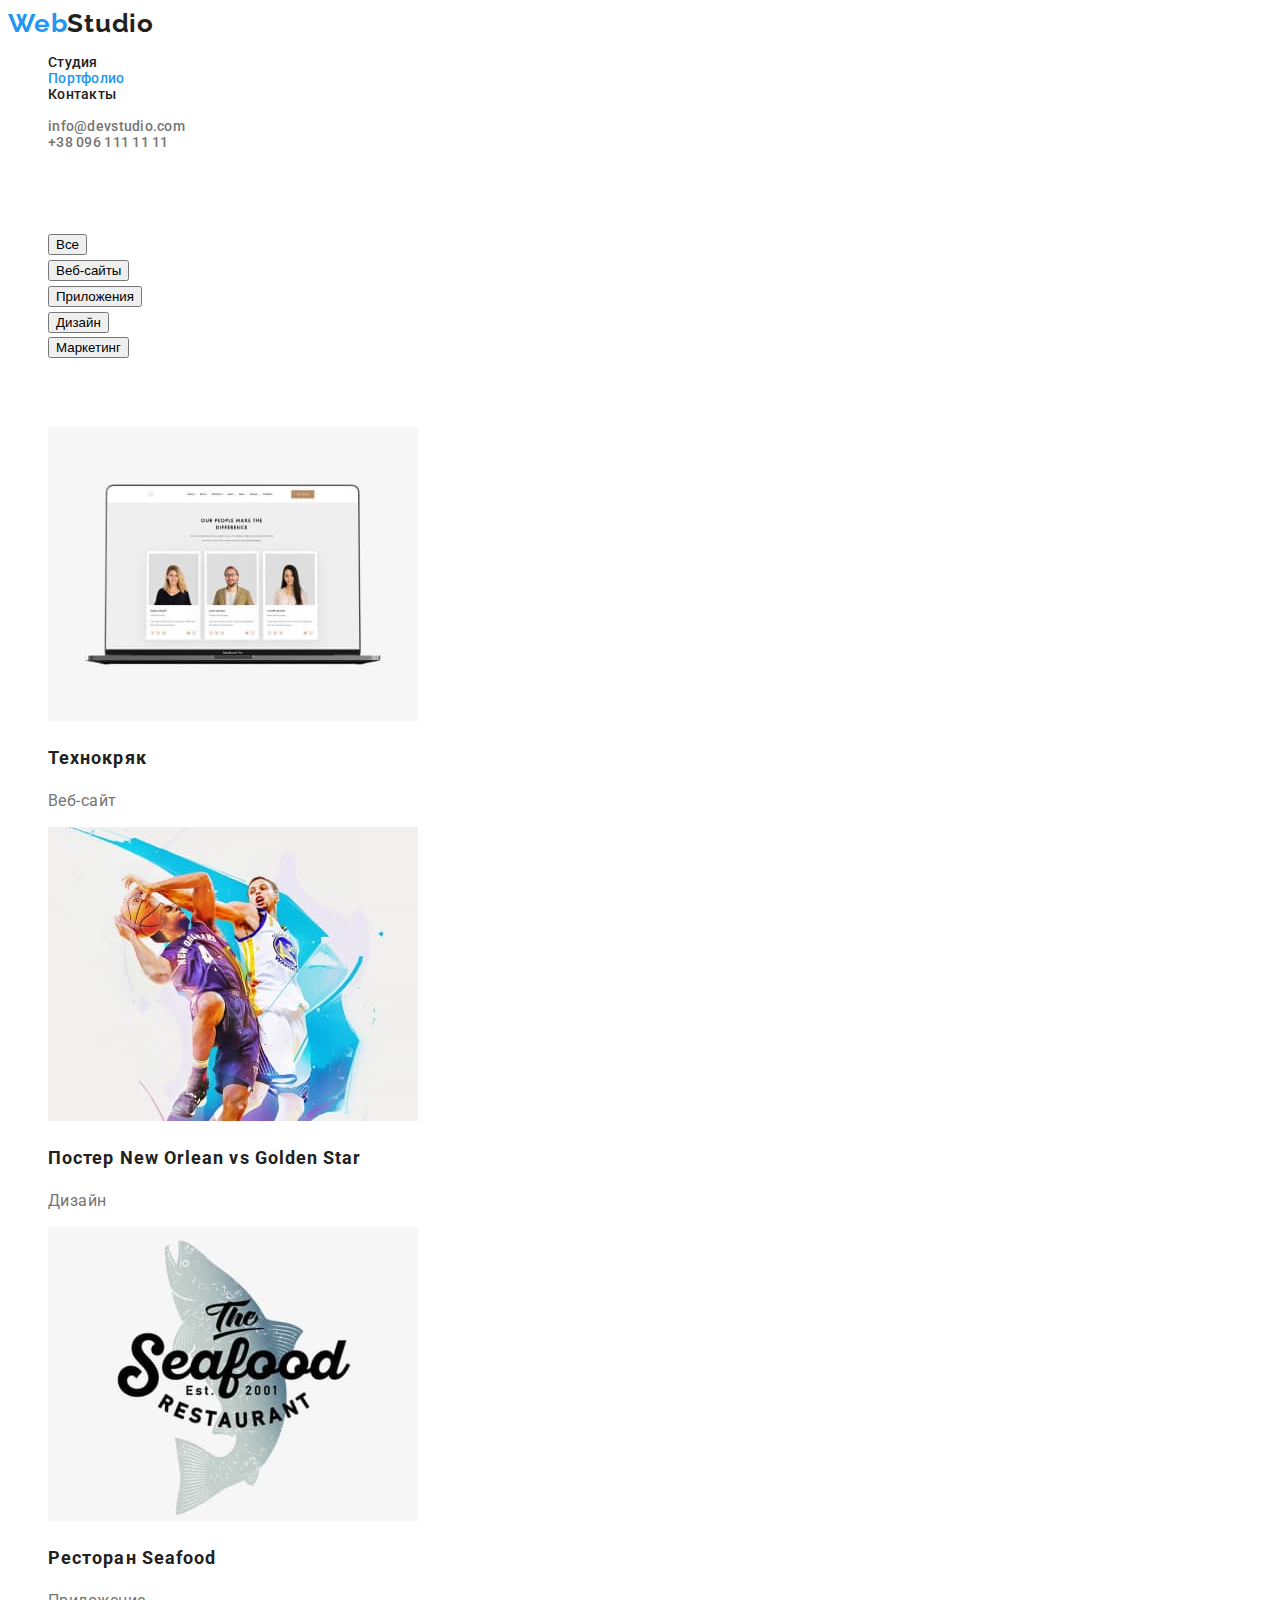
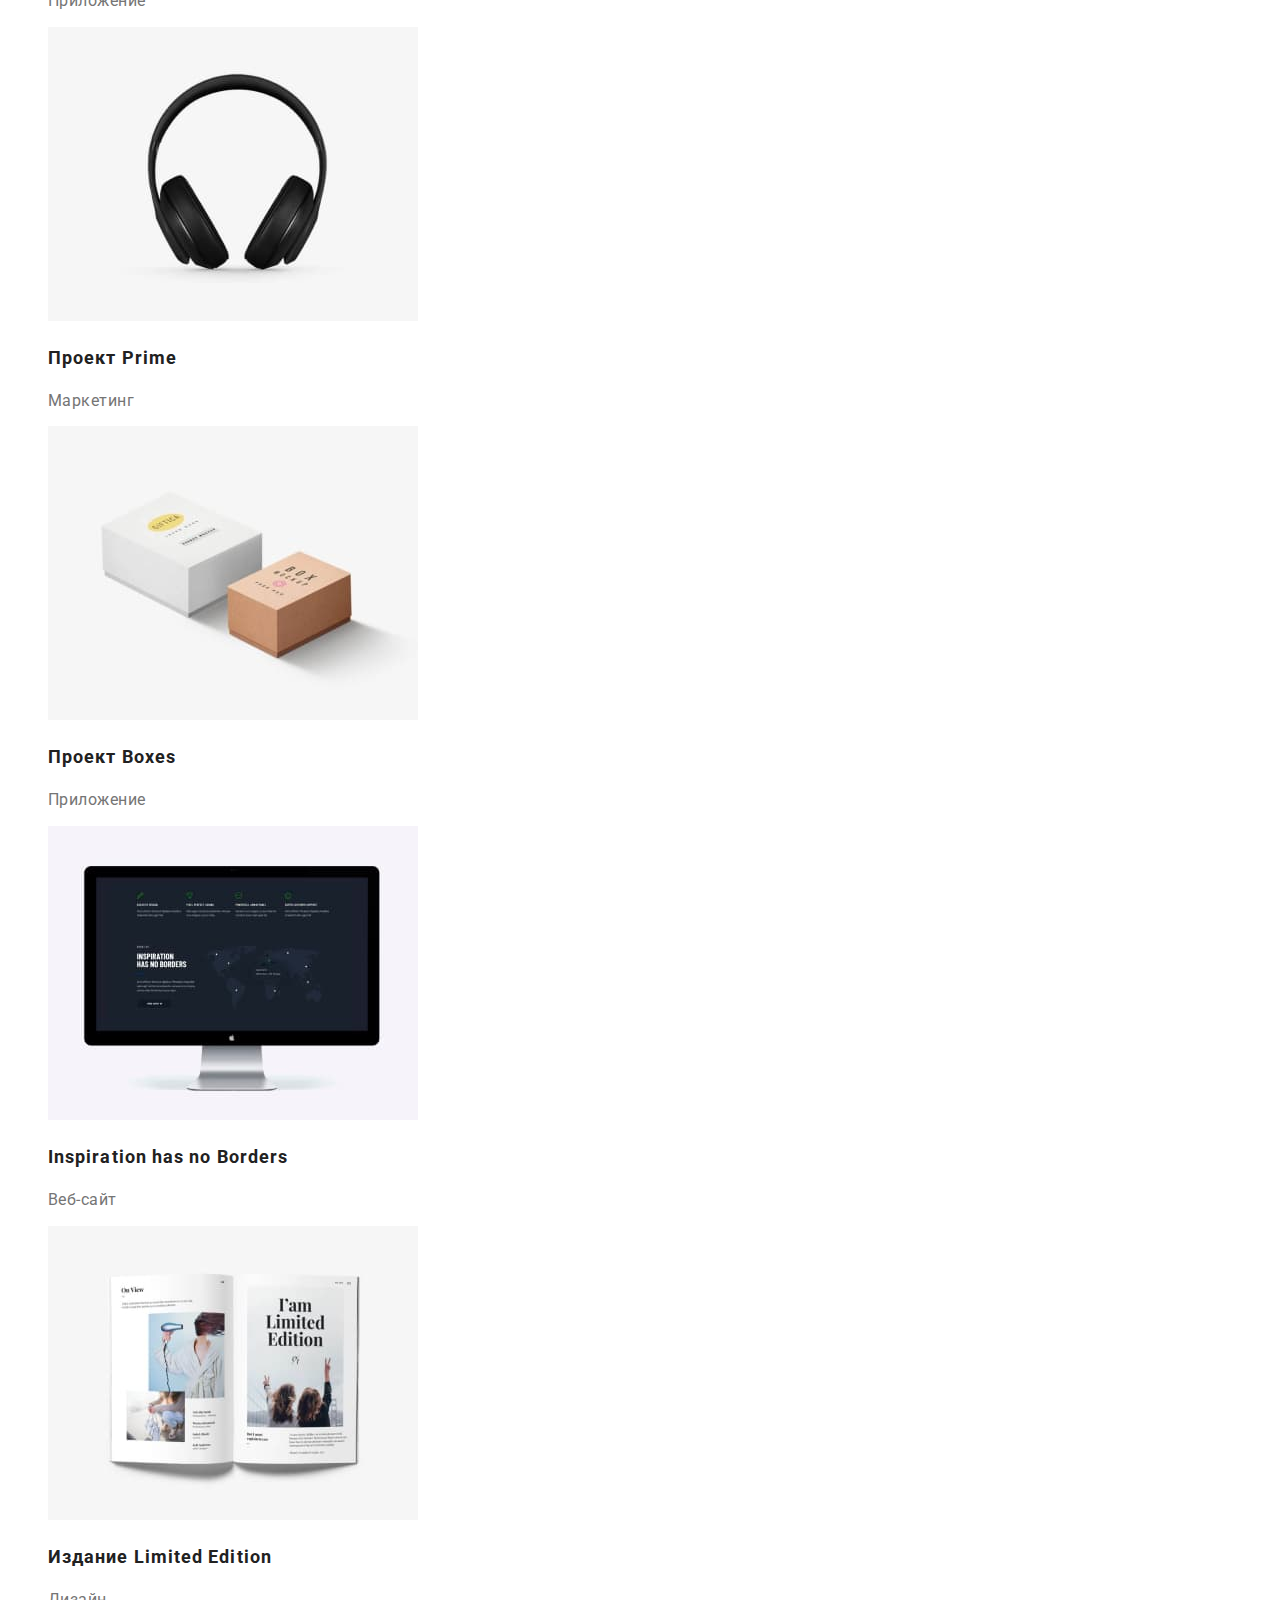
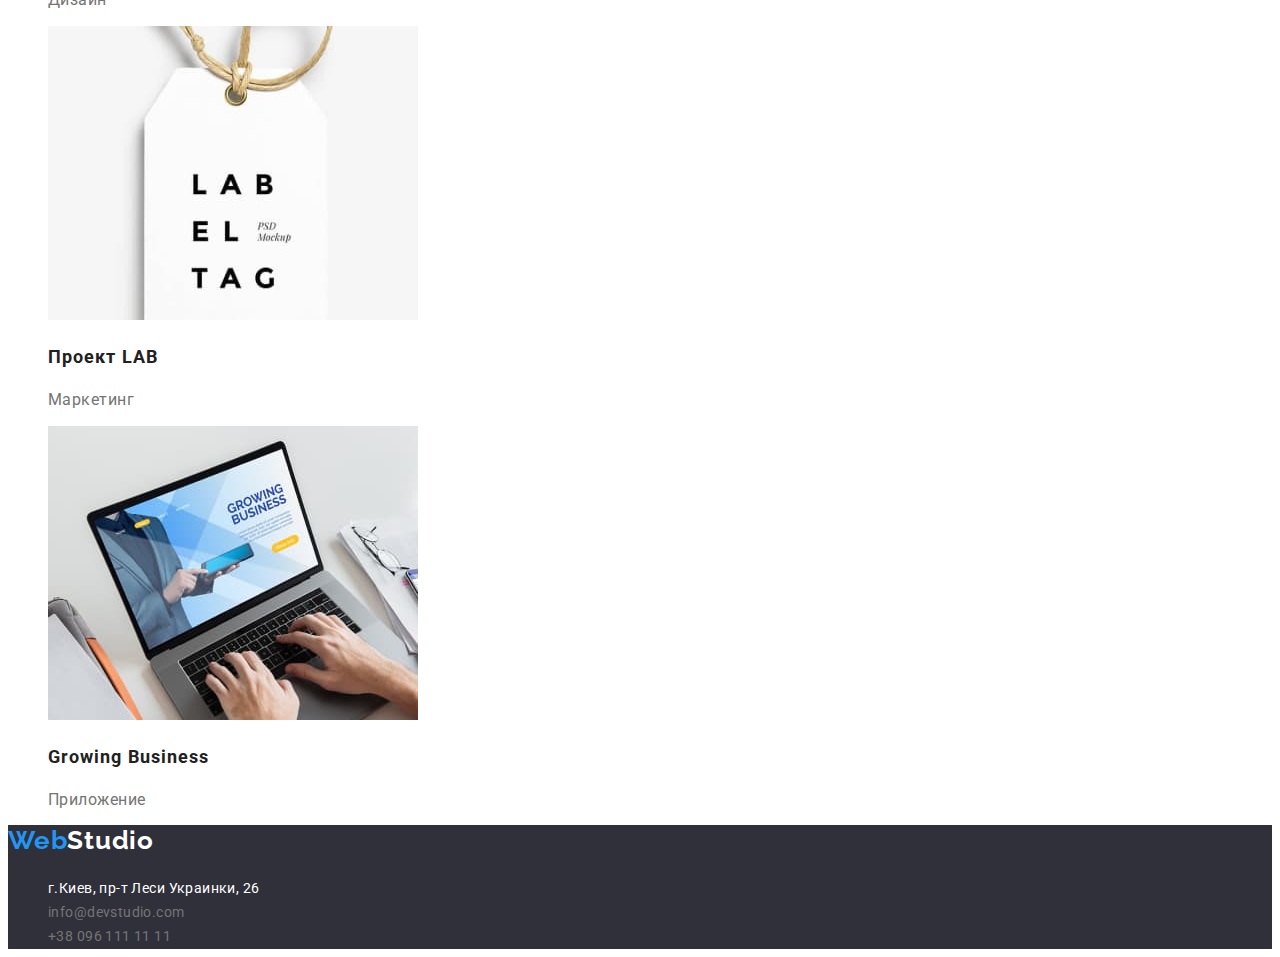
==== portfolio.html @ 16e2641a "add file" ====
<!DOCTYPE html>
<html lang="en">

<head>
    <meta charset="UTF-8">
    <meta http-equiv="X-UA-Compatible" content="IE=edge">
    <meta name="viewport" content="width=device-width, initial-scale=1.0">
    <title>Document</title>

    <link rel="preconnect" href="https://fonts.googleapis.com">
    <link rel="preconnect" href="https://fonts.gstatic.com" crossorigin>
    <link
        href="https://fonts.googleapis.com/css2?family=Raleway:wght@700&family=Roboto:wght@400;500;700;900&display=swap"
        rel="stylesheet">
    <link rel="stylesheet" href="./css/styles.css">
</head>

<body class="body-list">
    <header class="header-list">
        <a href="/index.html" class="logo"><span class="acent-logo">Web</span>Studio</a>
        <nav class="nav-page">
            <ul class="site-nav">
                <li class="item"><a class="link" href="index.html">Студия</a></li>
                <li class="item"><a class="link current" href="./portfolio.html">Портфолио</a></li>
                <li class="item"><a class="link" href="#">Контакты</a></li>
            </ul>
        </nav>
        <ul class="auth-nav">
            <li class="item"><a class="link" href="mailto:info@devstudio.com">info@devstudio.com</a></li>
            <li class="item"><a class="link" href="tel:380961111111">+38 096 111 11 11</a></li>
        </ul>
    </header>
    <main class="main">

        <section class="section-main">
            <h1 class="wh">Фильтр</h1>
            <!--Controls buttoms-->
            <ul class="list-btn">
                <li><button class="btn" type="button">Все</button></li>
                <li><button class="btn" type="button">Веб-сайты</button></li>
                <li><button class="btn" type="button">Приложения</button></li>
                <li><button class="btn" type="button">Дизайн</button></li>
                <li><button class="btn" type="button">Маркетинг</button></li>
            </ul>

            <h2 class="wh">Сортировочное окно</h2>
            <ul class="list">
                <li class="item">

                    <img src="./images/computer.jpg" alt="Компьютер" wight="370">
                    <h2 class="link-title">Технокряк</h2>
                    <p class="descripion">Веб-сайт</p>

                </li>
                <li class="item">
                    <img src="./images/poster.jpg" alt="два баскетболиста , мяч " wight="370">
                    <h2 class="link-title">Постер New Orlean vs Golden Star</h2>
                    <p class="descripion">Дизайн</p>
                </li>
                <li class="item">
                    <img src="./images/seafood.jpg" alt="логотип рыба , название ресторана " wight="370">
                    <h2 class="link-title">Ресторан Seafood</h2>
                    <p class="descripion">Приложение</p>
                </li>
                <li class="item">
                    <img src="./images/4.jpg" alt="наушники" wight="370">
                    <h2 class="link-title">Проект Prime</h2>
                    <p class="descripion">Маркетинг</p>
                </li>
                <li class="item">
                    <img src="./images/5.jpg" alt="коробка белая , коробка коричневая " wight="370">
                    <h2 class="link-title">Проект Boxes</h2>
                    <p class="descripion">Приложение </p>
                </li>
                <li class="item">
                    <img src="./images/6.jpg" alt="монитор" wight="370">
                    <h2 class="link-title">Inspiration has no Borders</h2>
                    <p class="descripion">Веб-сайт</p>
                </li>
                <li class="item">
                    <img src="./images/7.jpg" alt="открытая книга" wight="370">
                    <h2 class="link-title">Издание Limited Edition</h2>
                    <p class="descripion">Дизайн</p>
                </li>
                <li class="item">
                    <img src="./images/8.jpg" alt="бирка" wight="370">
                    <h2 class="link-title">Проект LAB</h2>
                    <p class="descripion">Маркетинг</p>
                </li>
                <li class="item">
                    <img src="./images/9.jpg" alt="ноутбук" wight="370">
                </li>
                <li>
                    <h2 class="link-title">Growing Business</h2>
                    <p class="descripion">Приложение</p>
                </li>
            </ul>
        </section>
    </main>

<footer class="footer do">
    <div class="container footer-d">
        <a href="index.html" class="logo logo-footer"><span class="acent-logo">Web</span>Studio</a>
        <address>

            <ul class="footer-list">
                <li class="link-footer map"> <a class="contact"
                        href="https://www.google.com/maps/place/%D0%B1%D1%83%D0%BB%D1%8C%D0%B2%D0%B0%D1%80+%D0%9B%D0%B5%D1%81%D1%96+%D0%A3%D0%BA%D1%80%D0%B0%D1%97%D0%BD%D0%BA%D0%B8,+26,+%D0%9A%D0%B8%D1%97%D0%B2,+02000/@50.4265807,30.5361971,17z/data=!3m1!4b1!4m5!3m4!1s0x40d4cf0e033ecbe9:0x57a4dffefec77da0!8m2!3d50.4265807!4d30.5383858"><span>г.Киев,
                            пр-т Леси Украинки, 26</span></a></li>
                <li class="link-footer ct"><a class="contact" href="mailto:info@devstudio.com">info@devstudio.com</a>
                </li>
                <li class="link-footer ct"><a class="contact" href="tel:380961111111">+38 096 111 11 11</a></li>
            </ul>
        </address>
    </div>
</footer>
</body>

</html>
---- css/styles.css ----
/* Цвет основгоно текска #212121 */
/* цвет футера фон  #2F303A */
/* мыло  телефон  футер rgba(255, 255, 255, 0.6)  адресс #FFFFFF*/
/* мыло  телефон  футер rgba(255, 255, 255, 0.6) */
/* цвет кнопок и активных ссылок при наведении #2196F3 */
:root {
    --primary-text-color: #212121;
    --second-text-color: #757575;
    --focus-hover-active-color: #2196F3;
    --text-footer-textbtn: #FFFFFF;
    --fon-footer-h1: #2F303A;
    --mail-tel: rgba(255, 255, 255, 0.6);
}

.link {
    text-decoration: none;
    color: inherit;
}

ul {
    list-style: none;
}

/* разметка хедера  */
/*логотип  */
.logo {
    font-family: 'Raleway';
    font-style: normal;
    font-weight: 700;
    font-size: 26px;
    line-height: 1.2;
    letter-spacing: 0.03em;
    text-decoration: none;
}

.logo .acent-logo {
    color: var(--focus-hover-active-color);
}

.logo {
    color: var(--primary-text-color);
}

.logo-footer {
    color: var(--text-footer-textbtn);
}

.body-list {
    color: var(--primary-text-color);
}

/* навигация */
.header-list .link:hover,
.header-list .link:focus,
.header-list .link.current {
    color: var(--focus-hover-active-color);
}

.header-list .item {
    font-family: 'Roboto';
    font-style: normal;
    font-weight: 500;
    font-size: 14px;
    line-height: 1.14;
    letter-spacing: 0.02em;
}

.auth-nav .link {
    color: var(--second-text-color);
}

/* btn */
/* button {
    -webkit-appearance: none;
    -moz-appearance: none;
    appearance: none;
}*/
.list-btn {
    font-family: 'Roboto';
    font-style: normal;
    font-weight: 500;
    font-size: 16px;
    line-height: 1.62;
    letter-spacing: 0.03em;
    color: var(--primary-text-color)
}

.list-btn .btn {
    cursor: pointer;
}

.btn:hover,
.btn:focus {
    background-color: var(--focus-hover-active-color);
    color: var(--text-footer-textbtn)
}

/* станция сортировка ))) */
.list .link-title {
    font-family: 'Roboto';
    font-style: normal;
    font-weight: 700;
    font-size: 18px;
    line-height: 2;
    letter-spacing: 0.06em;
}

.list .descripion {
    font-family: 'Roboto';
    font-style: normal;
    font-weight: 400;

    font-size: 16px;
    line-height: 1.87;
    letter-spacing: 0.03em;
    color: var(--second-text-color);
}

.main .wh {
    color: var(--text-footer-textbtn);
}

/* footer */

.footer {
    background-color: var(--fon-footer-h1);
}


.footer {
    font-family: 'Roboto';
    font-size: 14px;
    line-height: 1.71;
    letter-spacing: 0.03em;
}
.link-footer .contact {
    text-decoration: none;
}

.map :first-child {
    color: var(--text-footer-textbtn);
}

.ct .contact {
    color: var(--second-text-color)
}

.link :last-child {
    color: var(--mail-tel);
    text-decoration: none;
}
.footer-list {
    font-style: initial;
    margin-top: 20px;
    margin-bottom: 0;
}
.footer .map {
    color: var(--text-footer-textbtn)
}

/* студия  */
/* btn */
.section-btn {
    background-color: var(--fon-footer-h1);
}

.text {
    font-family: 'Roboto';
    font-style: normal;
    font-weight: 900;
    font-size: 44px;
    line-height: 1.36;
    text-align: center;
    letter-spacing: 0.06em;
    text-transform: uppercase;
    color: var(--text-footer-textbtn)
}

.section-btn .btn {
    font-family: 'Roboto';
    font-style: normal;
    font-weight: 700;
    font-size: 16px;
    line-height: 1.87;
    display: flex;
    align-items: center;
    text-align: center;
    letter-spacing: 0.06em;
    color: var(--text-footer-textbtn);
    background-color: var(--focus-hover-active-color);
}

/* benefits */
.text-section {
    font-family: 'Roboto';
    font-style: normal;
    font-weight: 700;
    font-size: 36px;
    line-height: 1.16;
    text-align: center;
    letter-spacing: 0.03em;
    color: var(--text-footer-textbtn);
}

.list .section-list {
    font-family: 'Roboto';
    font-style: normal;
    font-weight: 700;
    font-size: 14px;
    line-height: 1.14;
    letter-spacing: 0.03em;
    text-transform: uppercase;
}

.list .list-list {
    font-family: 'Roboto';
    font-style: normal;
    font-weight: 400;

    font-size: 14px;
    line-height: 1.71;
    letter-spacing: 0.03em;
    color: var(--second-text-color);
}

/* team */
.team .team-name {
    font-family: 'Roboto';
    font-style: normal;
    font-weight: 500;
    font-size: 16px;
    line-height: 1.18;
    letter-spacing: 0.03em;
}

.list .descripion {
    font-family: 'Roboto';
    
    font-size: 16px;
    line-height: 1.18;
    letter-spacing: 0.03em;
    color: var(--second-text-color);
}
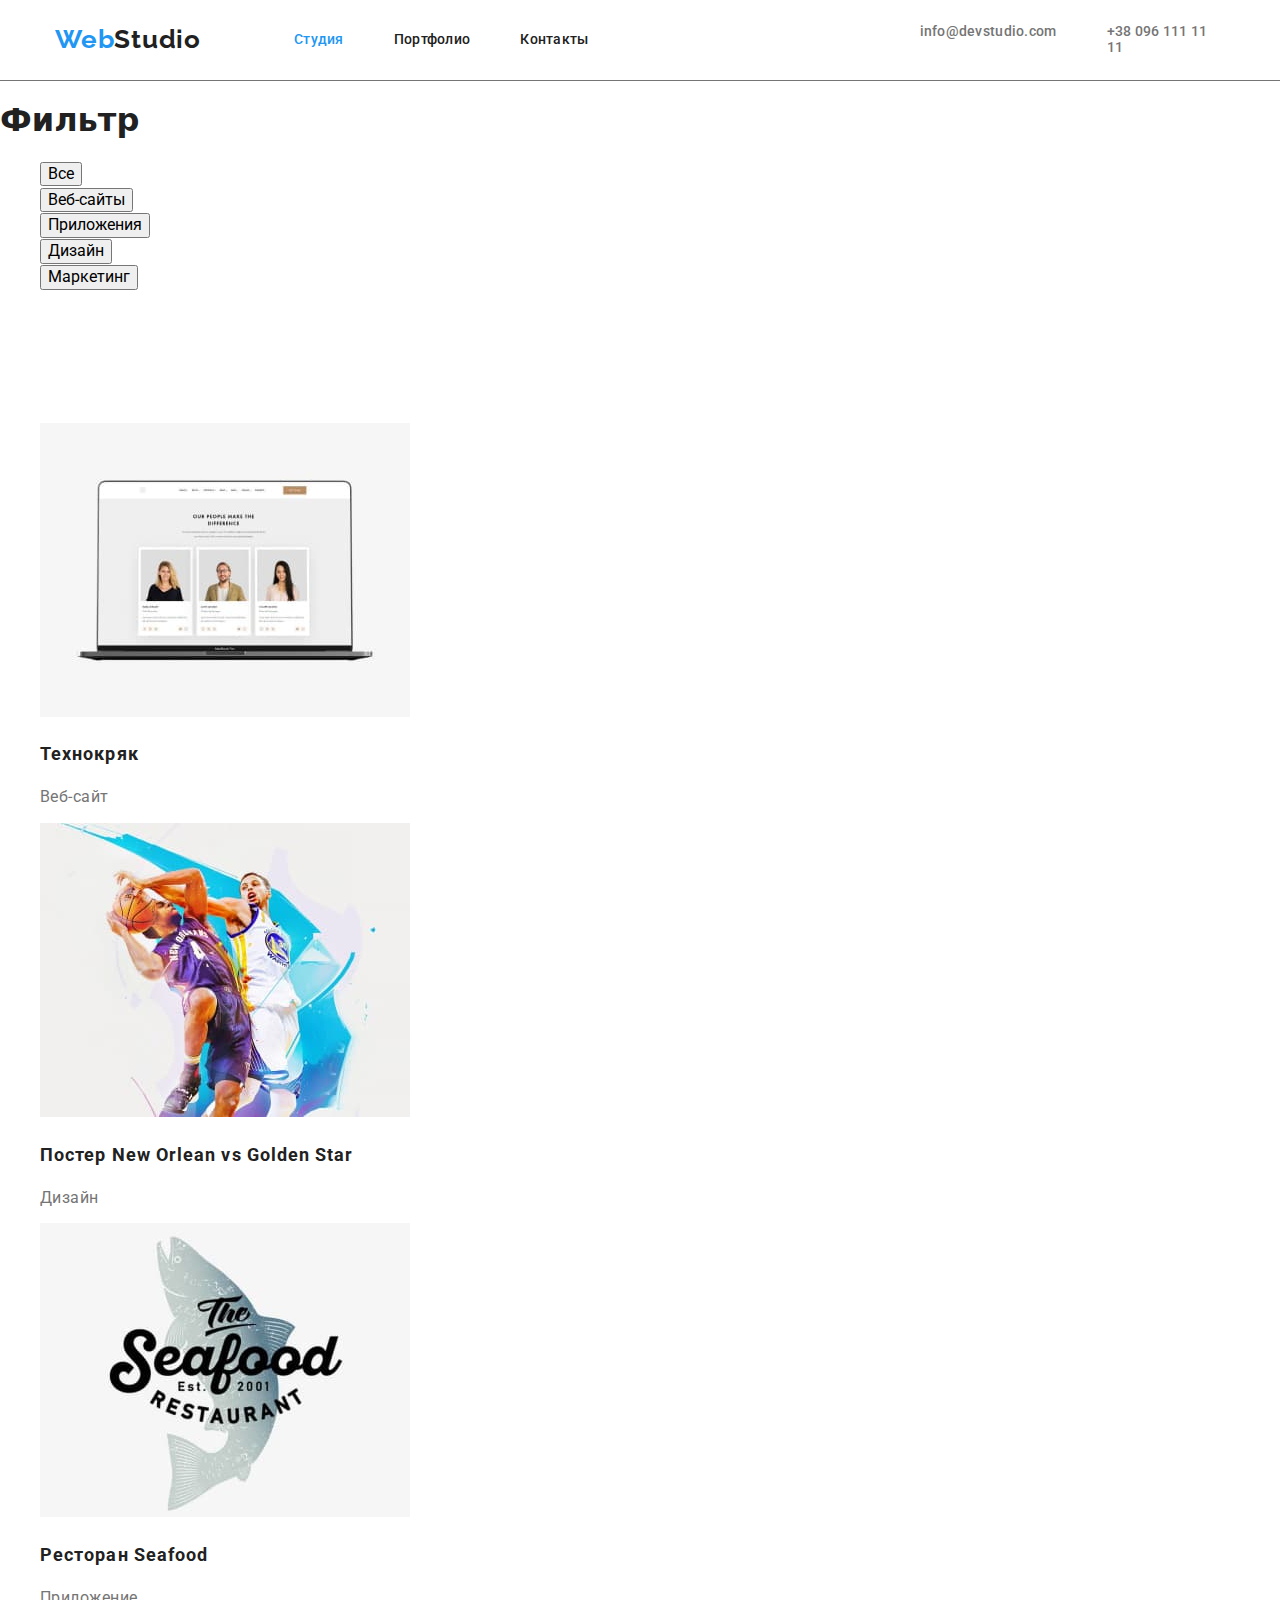
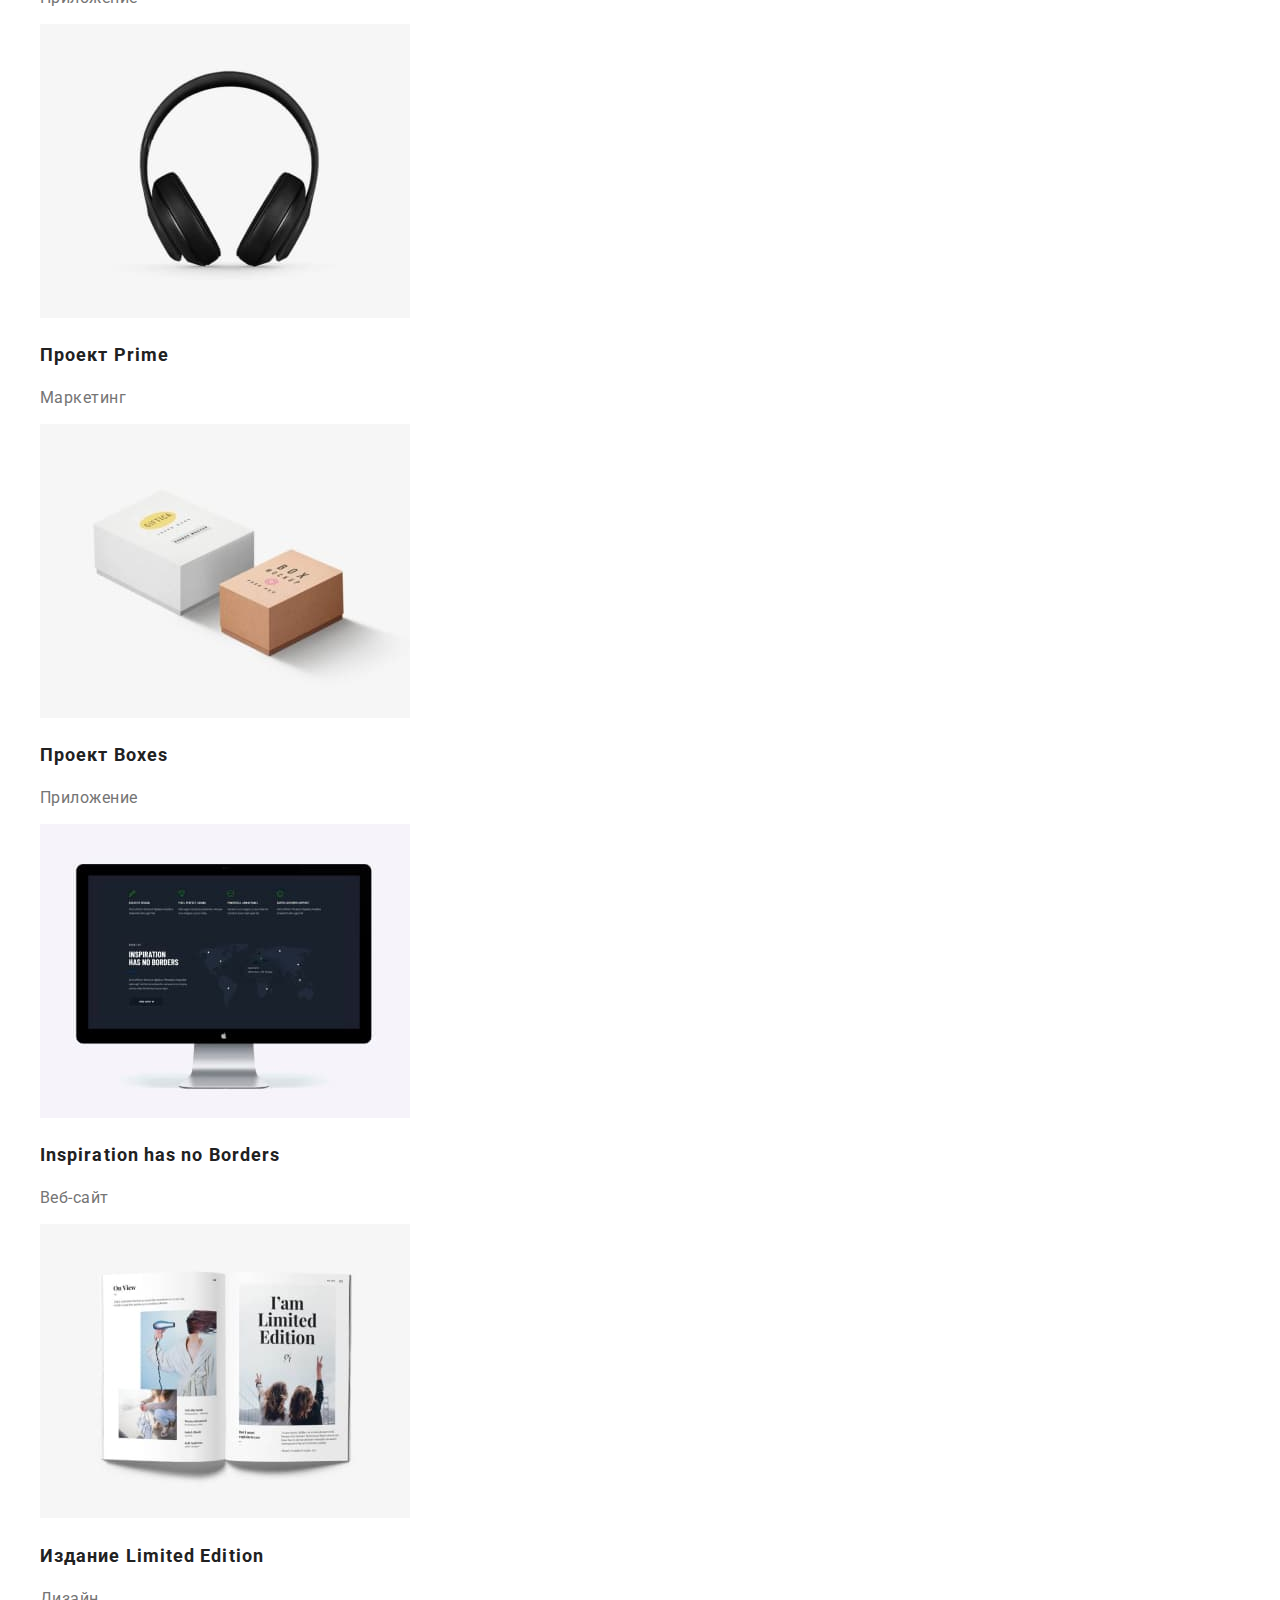
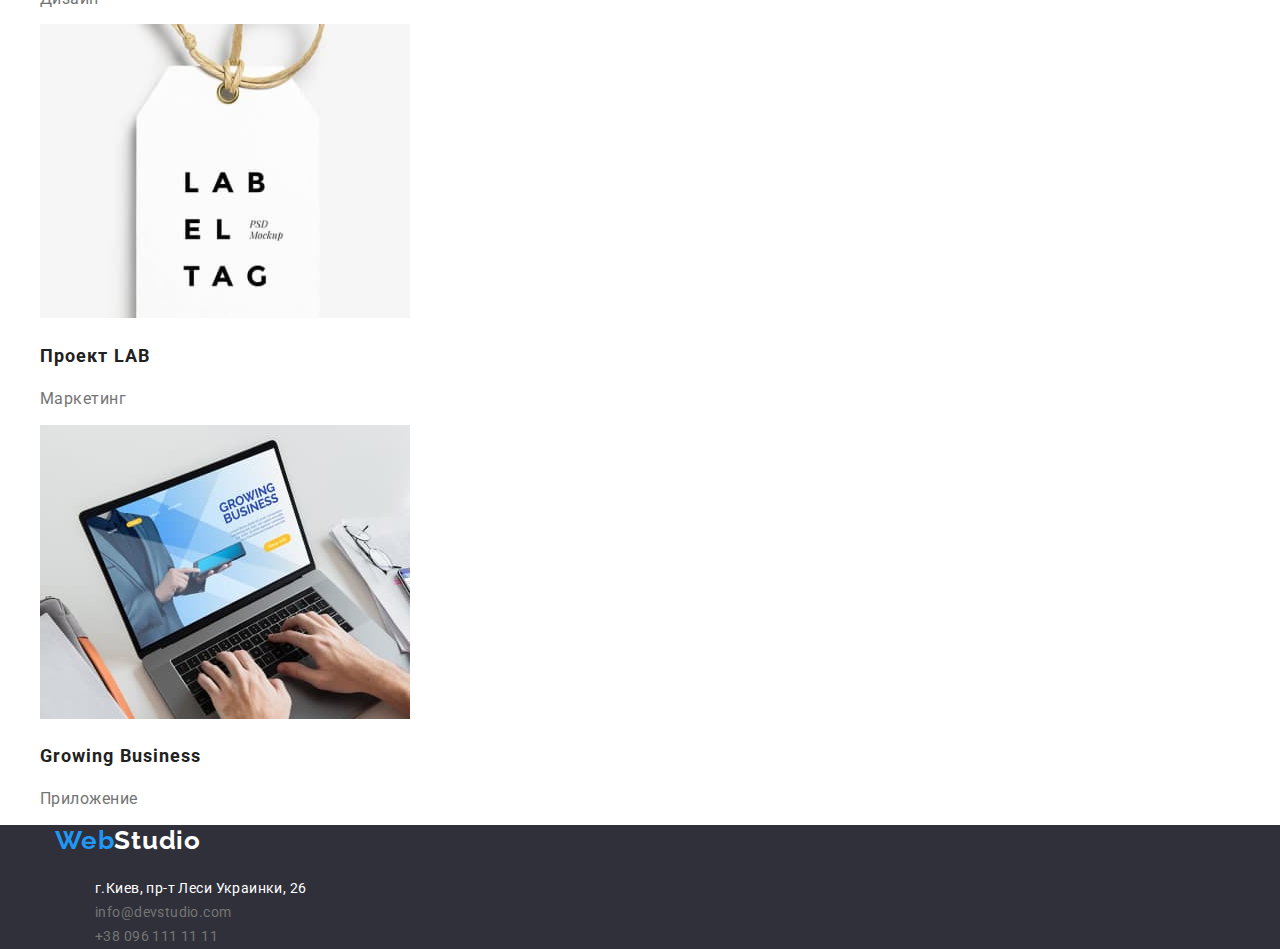
==== commit fd2c26e1: "work footer header" ====
--- a/portfolio.html
+++ b/portfolio.html
@@ -7,28 +7,30 @@
     <meta name="viewport" content="width=device-width, initial-scale=1.0">
     <title>Document</title>
 
-    <link rel="preconnect" href="https://fonts.googleapis.com">
-    <link rel="preconnect" href="https://fonts.gstatic.com" crossorigin>
-    <link
-        href="https://fonts.googleapis.com/css2?family=Raleway:wght@700&family=Roboto:wght@400;500;700;900&display=swap"
-        rel="stylesheet">
-    <link rel="stylesheet" href="./css/styles.css">
+<link rel="preconnect" href="https://fonts.googleapis.com">
+<link rel="preconnect" href="https://fonts.gstatic.com" crossorigin>
+<link href="https://fonts.googleapis.com/css2?family=Raleway:wght@700&family=Roboto:wght@400;500;700;900&display=swap"
+    rel="stylesheet">
+<link rel="stylesheet" href=" https://cdnjs.cloudflare.com/ajax/libs/modern-normalize/1.1.0/modern-normalize.min.css">
+<link rel="stylesheet" href="./css/styles.css">
 </head>
 
 <body class="body-list">
     <header class="header-list">
-        <a href="/index.html" class="logo"><span class="acent-logo">Web</span>Studio</a>
-        <nav class="nav-page">
-            <ul class="site-nav">
-                <li class="item"><a class="link" href="index.html">Студия</a></li>
-                <li class="item"><a class="link current" href="./portfolio.html">Портфолио</a></li>
-                <li class="item"><a class="link" href="#">Контакты</a></li>
+        <div class="container nav">
+            <a href="index.html" class="logo"><span class="acent-logo">Web</span>Studio</a>
+            <nav class="nav-page">
+                <ul class="site-nav">
+                    <li class="item"><a class="link current" href="index.html">Студия</a></li>
+                    <li class="item"><a class="link" href="./portfolio.html">Портфолио</a></li>
+                    <li class="item"><a class="link" href="#">Контакты</a></li>
+                </ul>
+            </nav>
+            <ul class="auth-nav">
+                <li class="item"><a class="link" href="mailto:info@devstudio.com">info@devstudio.com</a></li>
+                <li class="item"><a class="link" href="tel:380961111111">+38 096 111 11 11</a></li>
             </ul>
-        </nav>
-        <ul class="auth-nav">
-            <li class="item"><a class="link" href="mailto:info@devstudio.com">info@devstudio.com</a></li>
-            <li class="item"><a class="link" href="tel:380961111111">+38 096 111 11 11</a></li>
-        </ul>
+        </div>
     </header>
     <main class="main">
 
@@ -43,7 +45,7 @@
                 <li><button class="btn" type="button">Маркетинг</button></li>
             </ul>
 
-            <h2 class="wh">Сортировочное окно</h2>
+            <h2 class="text visually-hidden">Сортировочное окно</h2>
             <ul class="list">
                 <li class="item">
 
--- a/css/styles.css
+++ b/css/styles.css
@@ -11,70 +11,131 @@
     --fon-footer-h1: #2F303A;
     --mail-tel: rgba(255, 255, 255, 0.6);
 }
-
-.link {
-    text-decoration: none;
-    color: inherit;
-}
-
-ul {
-    list-style: none;
-}
-
-/* разметка хедера  */
-/*логотип  */
-.logo {
-    font-family: 'Raleway';
-    font-style: normal;
-    font-weight: 700;
-    font-size: 26px;
-    line-height: 1.2;
-    letter-spacing: 0.03em;
-    text-decoration: none;
-}
-
-.logo .acent-logo {
-    color: var(--focus-hover-active-color);
-}
-
-.logo {
-    color: var(--primary-text-color);
-}
-
-.logo-footer {
-    color: var(--text-footer-textbtn);
-}
-
-.body-list {
-    color: var(--primary-text-color);
-}
-
-/* навигация */
-.header-list .link:hover,
-.header-list .link:focus,
-.header-list .link.current {
-    color: var(--focus-hover-active-color);
-}
-
-.header-list .item {
-    font-family: 'Roboto';
-    font-style: normal;
-    font-weight: 500;
-    font-size: 14px;
-    line-height: 1.14;
-    letter-spacing: 0.02em;
-}
-
-.auth-nav .link {
-    color: var(--second-text-color);
-}
-
-/* btn */
 /* button {
     -webkit-appearance: none;
     -moz-appearance: none;
     appearance: none;
 }*/
+.link {
+    text-decoration: none;
+    color: inherit;
+}
+
+ul {
+    list-style: none;
+}
+
+/* разметка хедера  */
+/*логотип  */
+
+.text .visually-hidden { 
+    position: absolute;
+    width: 1px;
+    height: 1px;
+    margin: -1px;
+    border: 0;
+    padding: 0;
+    white-space: nowrap;
+    clip-path: inset(100%);
+    clip: rect(0 0 0 0);
+    overflow: hidden;
+}
+.header-list {border-bottom: 1px  solid var(--second-text-color);}
+.container {margin: 0 auto; padding-left: 15px;padding-right: 15px; width: 1200px;}
+.logo {
+    margin-right: 93px;
+}
+.logo {
+    font-family: 'Raleway';
+    font-style: normal;
+    font-weight: 700;
+    font-size: 26px;
+    line-height: 1.2;
+    letter-spacing: 0.03em;
+    text-decoration: none;
+}
+
+.logo .acent-logo {
+    color: var(--focus-hover-active-color);
+}
+
+.logo {
+    color: var(--primary-text-color);
+}
+
+.logo-footer {
+    color: var(--text-footer-textbtn);
+}
+
+.body-list {
+    color: var(--primary-text-color);
+}
+
+/* навигация */
+.site-nav {
+    display: flex;
+    margin-top: 0;
+    margin-bottom: 0;
+    padding-left: 0;
+}
+
+.site-nav .item + .item {
+    margin-left: 50px;
+}
+
+.site-nav .link {
+    display: block;
+    padding-top: 32px;
+    padding-bottom: 32px;
+
+}
+
+.header-list .link:hover,
+.header-list .link:focus,
+.header-list .link.current {
+    color: var(--focus-hover-active-color);
+}
+
+.header-list .item {
+    font-family: 'Roboto';
+    font-style: normal;
+    font-weight: 500;
+    font-size: 14px;
+    line-height: 1.14;
+    letter-spacing: 0.02em;
+}
+.auth-nav {
+    margin-left: 331px;
+}
+
+.link {
+    padding-top: 32px;
+    padding-bottom: 32px;
+}
+
+.auth-nav {
+    margin-top: 0;
+    margin-bottom: 0;
+    display: flex;
+}
+
+.auth-nav .item+.item {
+    margin-left: 50px;
+}
+
+.auth-nav {
+    padding-left: 0;
+}
+.nav {
+    display: flex;
+    align-items: center;
+}
+.auth-nav .link {
+    color: var(--second-text-color);
+}
+
+/* btn */
+
 .list-btn {
     font-family: 'Roboto';
     font-style: normal;
@@ -116,9 +177,8 @@
     color: var(--second-text-color);
 }
 
-.main .wh {
-    color: var(--text-footer-textbtn);
-}
+
+
 
 /* footer */
 
@@ -158,12 +218,16 @@
     color: var(--text-footer-textbtn)
 }
 
+
+
+
+
 /* студия  */
 /* btn */
 .section-btn {
     background-color: var(--fon-footer-h1);
 }
-
+.section-btn .btn {cursor: pointer;}
 .text {
     font-family: 'Roboto';
     font-style: normal;
@@ -173,7 +237,7 @@
     text-align: center;
     letter-spacing: 0.06em;
     text-transform: uppercase;
-    color: var(--text-footer-textbtn)
+color: var(--text-footer-textbtn)
 }
 
 .section-btn .btn {
@@ -188,6 +252,7 @@
     letter-spacing: 0.06em;
     color: var(--text-footer-textbtn);
     background-color: var(--focus-hover-active-color);
+    
 }
 
 /* benefits */
@@ -199,7 +264,7 @@
     line-height: 1.16;
     text-align: center;
     letter-spacing: 0.03em;
-    color: var(--text-footer-textbtn);
+    
 }
 
 .list .section-list {
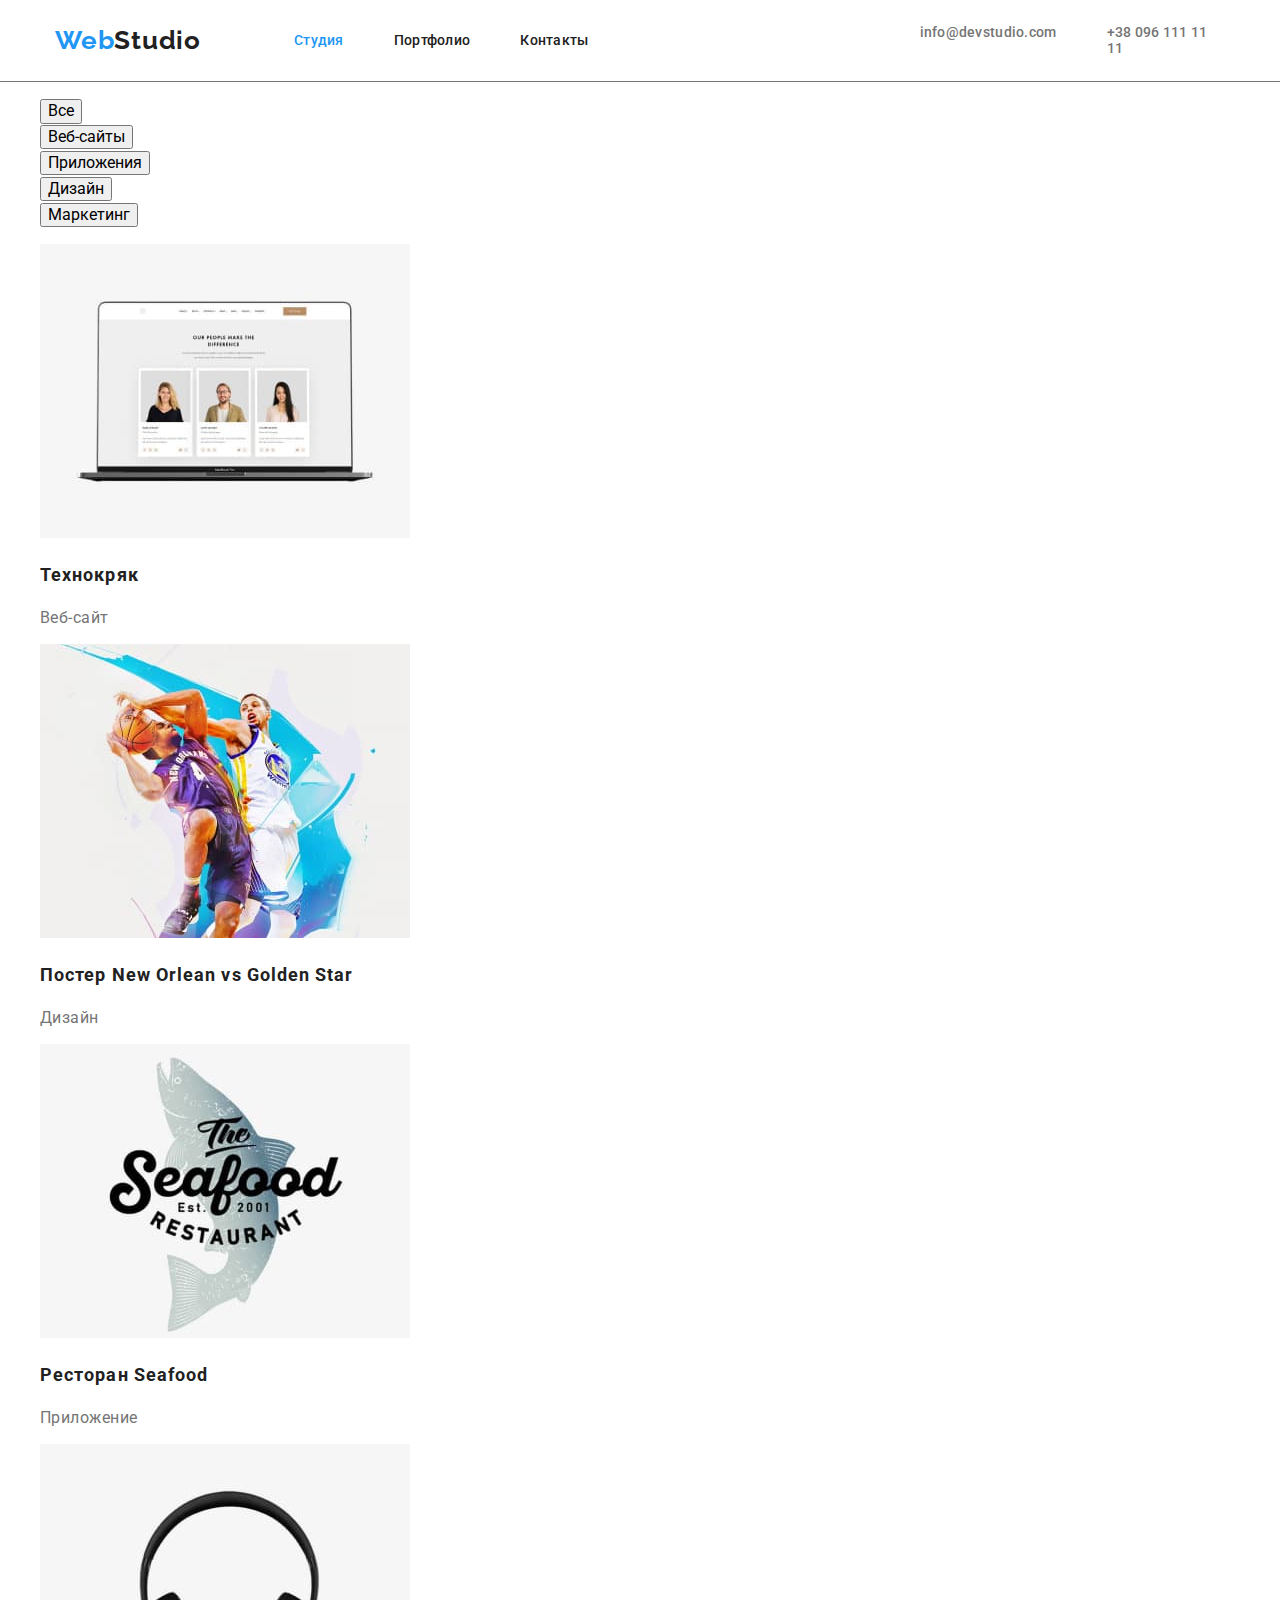
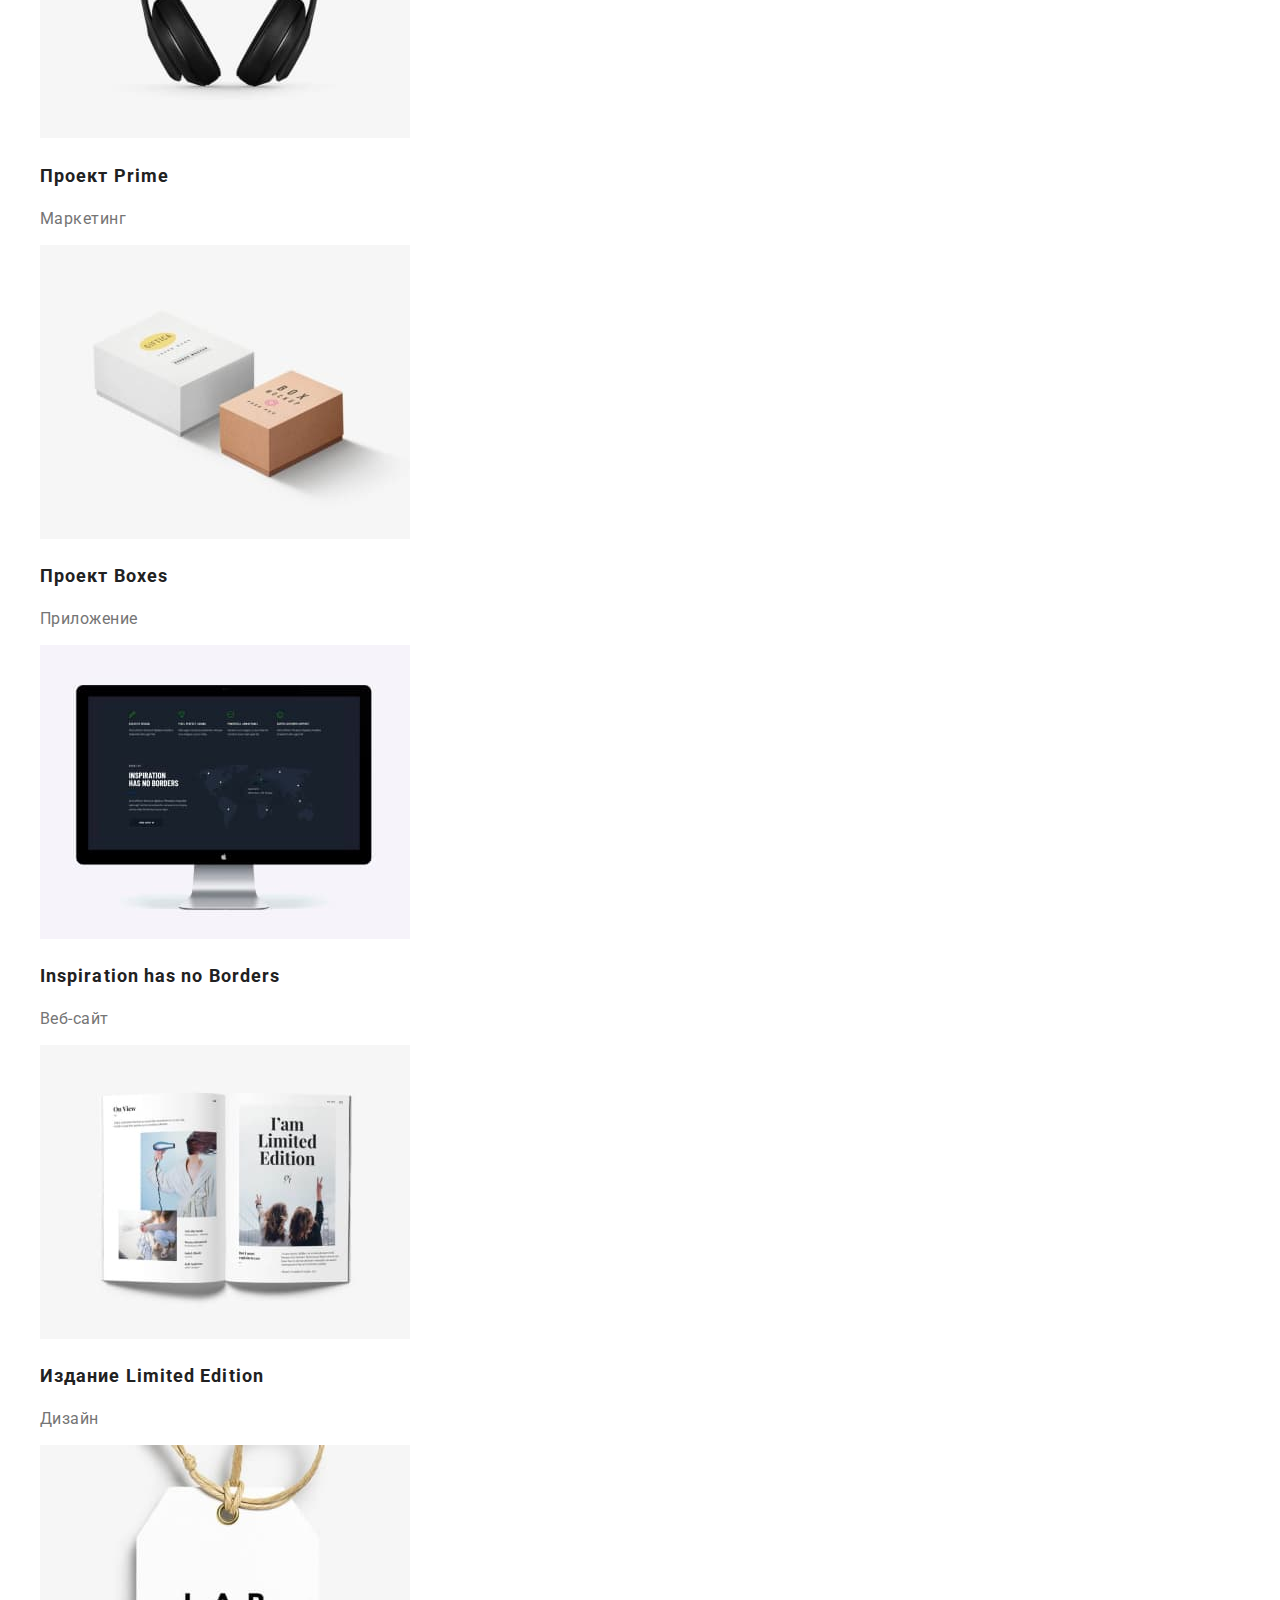
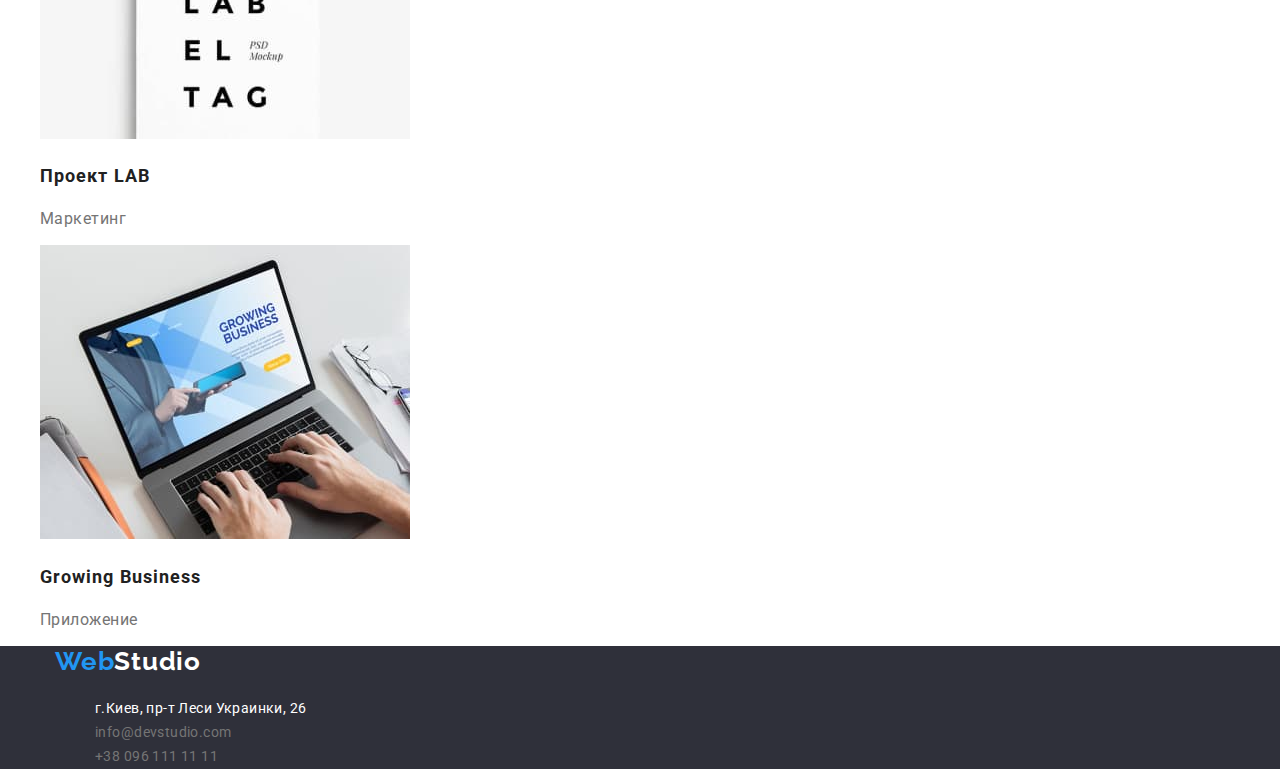
==== commit 5d9532fa: "остановился на бенефитах" ====
--- a/portfolio.html
+++ b/portfolio.html
@@ -35,7 +35,7 @@
     <main class="main">
 
         <section class="section-main">
-            <h1 class="wh">Фильтр</h1>
+            <h1 class="text-visually-hidden">Фильтр</h1>
             <!--Controls buttoms-->
             <ul class="list-btn">
                 <li><button class="btn" type="button">Все</button></li>
@@ -45,7 +45,7 @@
                 <li><button class="btn" type="button">Маркетинг</button></li>
             </ul>
 
-            <h2 class="text visually-hidden">Сортировочное окно</h2>
+            <h2 class="text-visually-hidden">Сортировочное окно</h2>
             <ul class="list">
                 <li class="item">
 
--- a/css/styles.css
+++ b/css/styles.css
@@ -11,11 +11,11 @@
     --fon-footer-h1: #2F303A;
     --mail-tel: rgba(255, 255, 255, 0.6);
 }
-/* button {
+  /* button {  
     -webkit-appearance: none;
     -moz-appearance: none;
-    appearance: none;
-}*/
+     appearance: none; 
+     } */
 .link {
     text-decoration: none;
     color: inherit;
@@ -28,7 +28,192 @@
 /* разметка хедера  */
 /*логотип  */
 
-.text .visually-hidden { 
+
+.header-list {border-bottom: 1px  solid var(--second-text-color);}
+.container {margin: 0 auto; padding-left: 15px;padding-right: 15px; width: 1200px;}
+.logo { margin-top: 25px; margin-bottom: 25px;
+    margin-right: 93px;
+}
+.logo {
+    font-family: 'Raleway';
+    font-style: normal;
+    font-weight: 700;
+    font-size: 26px;
+    line-height: 1.2;
+    letter-spacing: 0.03em;
+    text-decoration: none;
+}
+
+.logo .acent-logo {
+    color: var(--focus-hover-active-color);
+}
+
+.logo {
+    color: var(--primary-text-color);
+}
+
+.logo-footer {
+    color: var(--text-footer-textbtn);
+}
+
+.body-list {
+    color: var(--primary-text-color);
+}
+
+/* навигация */
+.site-nav {
+    display: flex;
+    margin-top: 0;
+    margin-bottom: 0;
+    padding-left: 0;
+}
+
+.site-nav .item + .item {
+    margin-left: 50px;
+}
+
+.site-nav .link {
+    display: block;
+    padding-top: 24px;
+    padding-bottom: 24px;
+
+}
+
+.header-list .link:hover,
+.header-list .link:focus,
+.header-list .link.current {
+    color: var(--focus-hover-active-color);
+}
+
+.header-list .item {
+    font-family: 'Roboto';
+    font-style: normal;
+    font-weight: 500;
+    font-size: 14px;
+    line-height: 1.14;
+    letter-spacing: 0.02em;
+}
+.auth-nav {
+    margin-left: 331px;
+}
+
+.link {
+    padding-top: 24px;
+    padding-bottom: 24px;
+}
+
+.auth-nav {
+    margin-top: 0;
+    margin-bottom: 0;
+    display: flex;
+}
+
+.auth-nav .item+.item {
+    margin-left: 50px;
+}
+
+.auth-nav {
+    padding-left: 0;
+}
+.nav {
+    display: flex;
+    align-items: center;
+}
+.auth-nav .link {
+    color: var(--second-text-color);
+}
+
+/* btn */
+
+.list-btn {
+    font-family: 'Roboto';
+    font-style: normal;
+    font-weight: 500;
+    font-size: 16px;
+    line-height: 1.62;
+    letter-spacing: 0.03em;
+    color: var(--primary-text-color)
+}
+
+ .btn {
+    cursor: pointer;
+}
+
+.btn:hover,
+.btn:focus {
+    background-color: var(--focus-hover-active-color);
+    color: var(--text-footer-textbtn)
+}
+
+/* станция сортировка ))) */
+.list .link-title {
+    font-family: 'Roboto';
+    font-style: normal;
+    font-weight: 700;
+    font-size: 18px;
+    line-height: 2;
+    letter-spacing: 0.06em;
+}
+
+.list .descripion {
+    font-family: 'Roboto';
+    font-style: normal;
+    font-weight: 400;
+
+    font-size: 16px;
+    line-height: 1.87;
+    letter-spacing: 0.03em;
+    color: var(--second-text-color);
+}
+
+
+
+
+/* footer */
+
+.footer {
+    background-color: var(--fon-footer-h1);
+}
+
+
+.footer {
+    font-family: 'Roboto';
+    font-size: 14px;
+    line-height: 1.71;
+    letter-spacing: 0.03em;
+}
+.link-footer .contact {
+    text-decoration: none;
+}
+
+.map :first-child {
+    color: var(--text-footer-textbtn);
+}
+
+.ct .contact {
+    color: var(--second-text-color)
+}
+
+.link :last-child {
+    color: var(--mail-tel);
+    text-decoration: none;
+}
+.footer-list {
+    font-style: initial;
+    margin-top: 20px;
+    margin-bottom: 0;
+}
+.footer .map {
+    color: var(--text-footer-textbtn)
+}
+
+
+
+
+
+/* студия  */
+/* btn */
+.text-visually-hidden {
     position: absolute;
     width: 1px;
     height: 1px;
@@ -40,195 +225,18 @@
     clip: rect(0 0 0 0);
     overflow: hidden;
 }
-.header-list {border-bottom: 1px  solid var(--second-text-color);}
-.container {margin: 0 auto; padding-left: 15px;padding-right: 15px; width: 1200px;}
-.logo {
-    margin-right: 93px;
-}
-.logo {
-    font-family: 'Raleway';
-    font-style: normal;
-    font-weight: 700;
-    font-size: 26px;
-    line-height: 1.2;
-    letter-spacing: 0.03em;
-    text-decoration: none;
-}
-
-.logo .acent-logo {
-    color: var(--focus-hover-active-color);
-}
-
-.logo {
-    color: var(--primary-text-color);
-}
-
-.logo-footer {
-    color: var(--text-footer-textbtn);
-}
-
-.body-list {
-    color: var(--primary-text-color);
-}
-
-/* навигация */
-.site-nav {
-    display: flex;
-    margin-top: 0;
-    margin-bottom: 0;
-    padding-left: 0;
-}
-
-.site-nav .item + .item {
-    margin-left: 50px;
-}
-
-.site-nav .link {
-    display: block;
-    padding-top: 32px;
-    padding-bottom: 32px;
-
-}
-
-.header-list .link:hover,
-.header-list .link:focus,
-.header-list .link.current {
-    color: var(--focus-hover-active-color);
-}
-
-.header-list .item {
-    font-family: 'Roboto';
-    font-style: normal;
-    font-weight: 500;
-    font-size: 14px;
-    line-height: 1.14;
-    letter-spacing: 0.02em;
-}
-.auth-nav {
-    margin-left: 331px;
-}
-
-.link {
-    padding-top: 32px;
-    padding-bottom: 32px;
-}
-
-.auth-nav {
-    margin-top: 0;
-    margin-bottom: 0;
-    display: flex;
-}
-
-.auth-nav .item+.item {
-    margin-left: 50px;
-}
-
-.auth-nav {
-    padding-left: 0;
-}
-.nav {
-    display: flex;
-    align-items: center;
-}
-.auth-nav .link {
-    color: var(--second-text-color);
-}
-
-/* btn */
-
-.list-btn {
-    font-family: 'Roboto';
-    font-style: normal;
-    font-weight: 500;
-    font-size: 16px;
-    line-height: 1.62;
-    letter-spacing: 0.03em;
-    color: var(--primary-text-color)
-}
-
-.list-btn .btn {
+.section {padding-top: 94px; padding-bottom: 94px; padding-left: 0; padding-right: 0;}
+.hero .btn {margin-left: auto; margin-right: auto;}
+.text-hero {margin-top: 0; margin-bottom: 30px;}
+.section-btn .btn {
     cursor: pointer;
 }
-
-.btn:hover,
-.btn:focus {
-    background-color: var(--focus-hover-active-color);
-    color: var(--text-footer-textbtn)
-}
-
-/* станция сортировка ))) */
-.list .link-title {
-    font-family: 'Roboto';
-    font-style: normal;
-    font-weight: 700;
-    font-size: 18px;
-    line-height: 2;
-    letter-spacing: 0.06em;
-}
-
-.list .descripion {
-    font-family: 'Roboto';
-    font-style: normal;
-    font-weight: 400;
-
-    font-size: 16px;
-    line-height: 1.87;
-    letter-spacing: 0.03em;
-    color: var(--second-text-color);
-}
-
-
-
-
-/* footer */
-
-.footer {
+.section .hero {
     background-color: var(--fon-footer-h1);
 }
 
 
-.footer {
-    font-family: 'Roboto';
-    font-size: 14px;
-    line-height: 1.71;
-    letter-spacing: 0.03em;
-}
-.link-footer .contact {
-    text-decoration: none;
-}
-
-.map :first-child {
-    color: var(--text-footer-textbtn);
-}
-
-.ct .contact {
-    color: var(--second-text-color)
-}
-
-.link :last-child {
-    color: var(--mail-tel);
-    text-decoration: none;
-}
-.footer-list {
-    font-style: initial;
-    margin-top: 20px;
-    margin-bottom: 0;
-}
-.footer .map {
-    color: var(--text-footer-textbtn)
-}
-
-
-
-
-
-/* студия  */
-/* btn */
-.section-btn {
-    background-color: var(--fon-footer-h1);
-}
-.section-btn .btn {cursor: pointer;}
-.text {
+.text-hero {
     font-family: 'Roboto';
     font-style: normal;
     font-weight: 900;
@@ -237,10 +245,10 @@
     text-align: center;
     letter-spacing: 0.06em;
     text-transform: uppercase;
-color: var(--text-footer-textbtn)
-}
-
-.section-btn .btn {
+    color: var(--text-footer-textbtn)
+}
+
+.section .btn {
     font-family: 'Roboto';
     font-style: normal;
     font-weight: 700;
@@ -252,11 +260,19 @@
     letter-spacing: 0.06em;
     color: var(--text-footer-textbtn);
     background-color: var(--focus-hover-active-color);
-    
-}
+}
+
+
 
 /* benefits */
-.text-section {
+/* .list .benefits {
+    padding-right: 0;
+    margin-top: 0;
+    margin-bottom: 0;
+} */
+.container .benefits {display: flex;}
+
+ .text-section {
     font-family: 'Roboto';
     font-style: normal;
     font-weight: 700;
@@ -264,10 +280,10 @@
     line-height: 1.16;
     text-align: center;
     letter-spacing: 0.03em;
-    
-}
-
-.list .section-list {
+   
+}
+
+.list .subject {
     font-family: 'Roboto';
     font-style: normal;
     font-weight: 700;
@@ -277,7 +293,7 @@
     text-transform: uppercase;
 }
 
-.list .list-list {
+.list .subtitle {
     font-family: 'Roboto';
     font-style: normal;
     font-weight: 400;
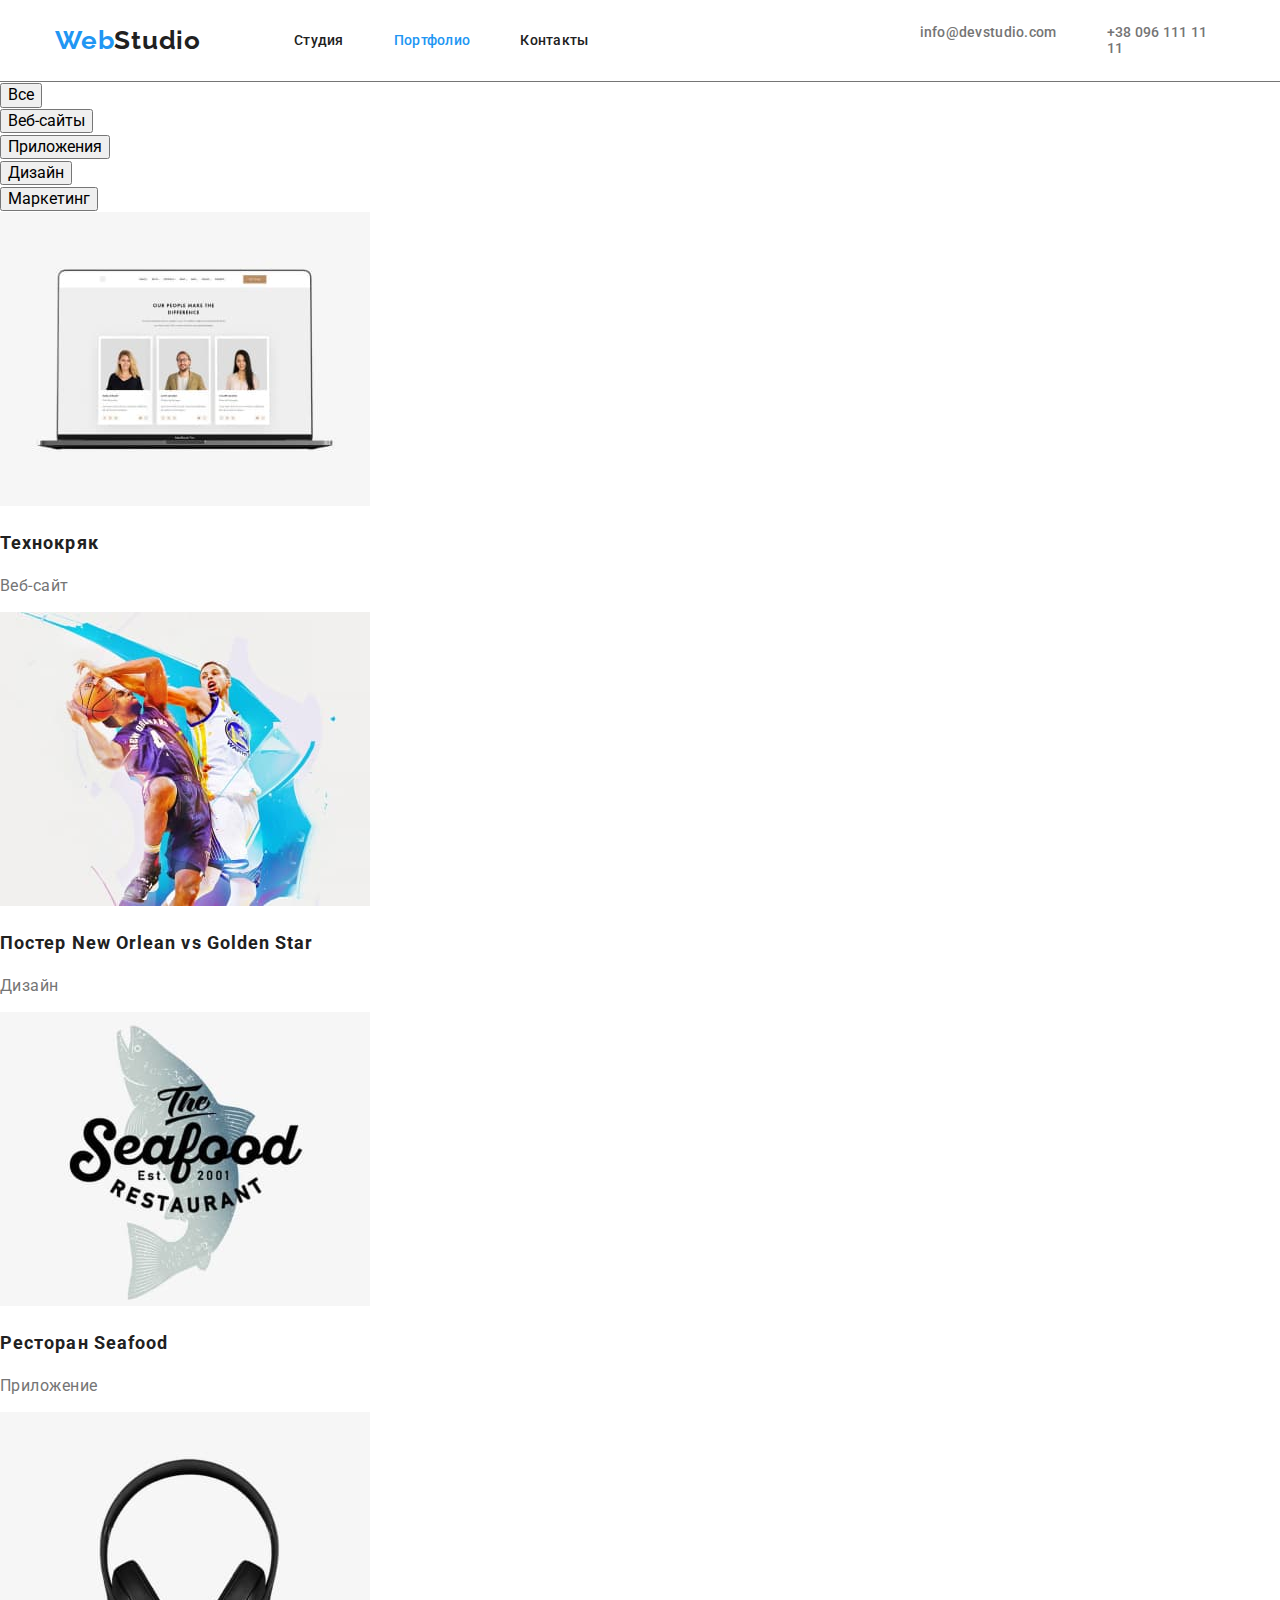
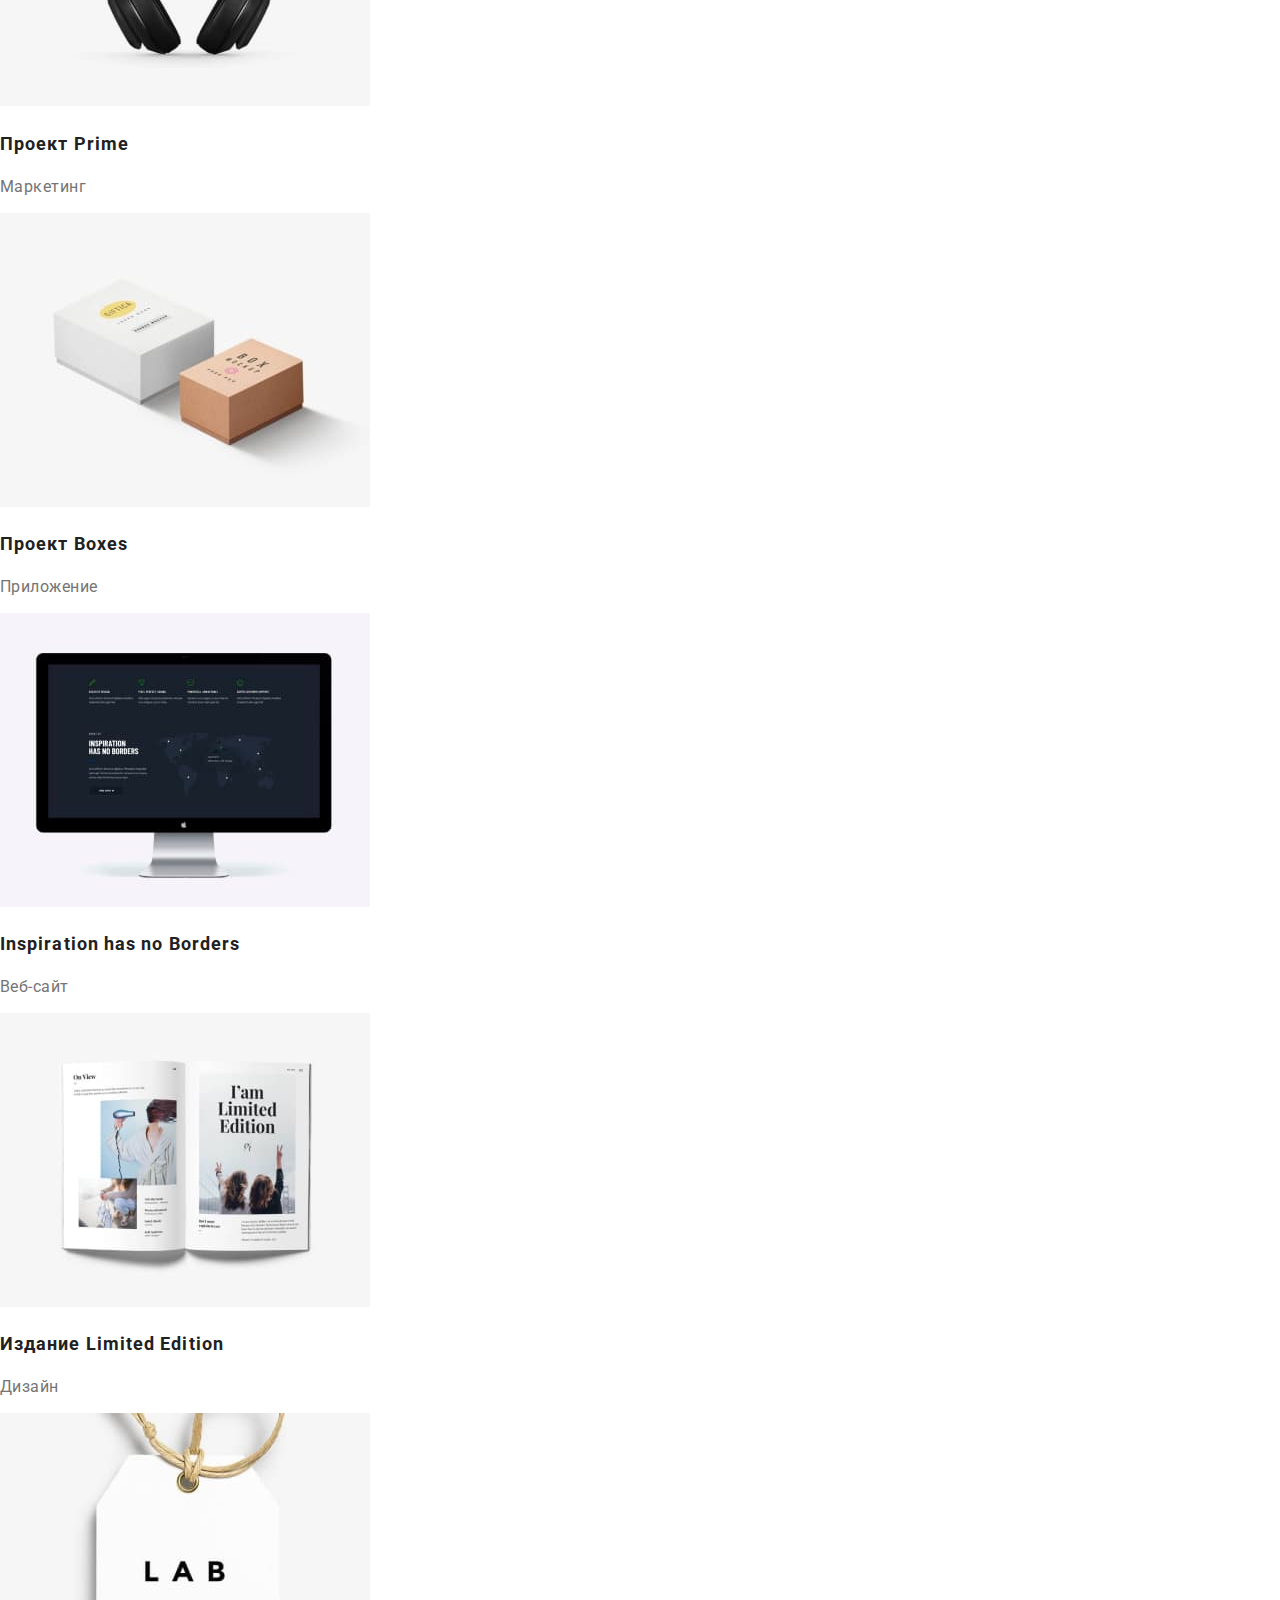
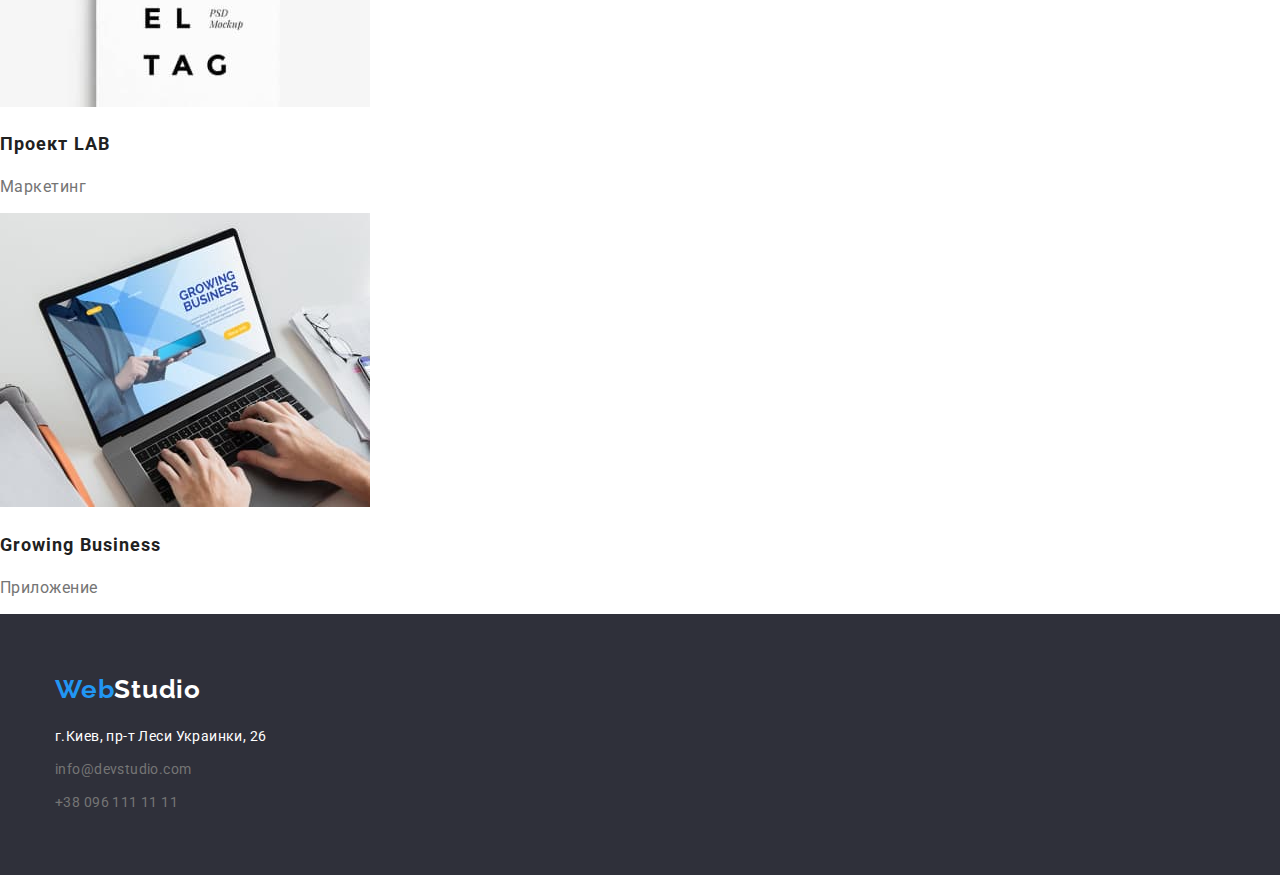
==== commit 39433a8f: "стилизирована студия хедер и футер" ====
--- a/portfolio.html
+++ b/portfolio.html
@@ -21,8 +21,8 @@
             <a href="index.html" class="logo"><span class="acent-logo">Web</span>Studio</a>
             <nav class="nav-page">
                 <ul class="site-nav">
-                    <li class="item"><a class="link current" href="index.html">Студия</a></li>
-                    <li class="item"><a class="link" href="./portfolio.html">Портфолио</a></li>
+                    <li class="item"><a class="link" href="index.html">Студия</a></li>
+                    <li class="item"><a class="link current" href="./portfolio.html">Портфолио</a></li>
                     <li class="item"><a class="link" href="#">Контакты</a></li>
                 </ul>
             </nav>
@@ -100,18 +100,18 @@
         </section>
     </main>
 
-<footer class="footer do">
-    <div class="container footer-d">
+<footer class="footer">
+    <div class="container ">
         <a href="index.html" class="logo logo-footer"><span class="acent-logo">Web</span>Studio</a>
-        <address>
+        <address class="address">
 
             <ul class="footer-list">
                 <li class="link-footer map"> <a class="contact"
                         href="https://www.google.com/maps/place/%D0%B1%D1%83%D0%BB%D1%8C%D0%B2%D0%B0%D1%80+%D0%9B%D0%B5%D1%81%D1%96+%D0%A3%D0%BA%D1%80%D0%B0%D1%97%D0%BD%D0%BA%D0%B8,+26,+%D0%9A%D0%B8%D1%97%D0%B2,+02000/@50.4265807,30.5361971,17z/data=!3m1!4b1!4m5!3m4!1s0x40d4cf0e033ecbe9:0x57a4dffefec77da0!8m2!3d50.4265807!4d30.5383858"><span>г.Киев,
                             пр-т Леси Украинки, 26</span></a></li>
-                <li class="link-footer ct"><a class="contact" href="mailto:info@devstudio.com">info@devstudio.com</a>
+                <li class="link-footer"><a class="contact" href="mailto:info@devstudio.com">info@devstudio.com</a>
                 </li>
-                <li class="link-footer ct"><a class="contact" href="tel:380961111111">+38 096 111 11 11</a></li>
+                <li class="link-footer"><a class="contact" href="tel:380961111111">+38 096 111 11 11</a></li>
             </ul>
         </address>
     </div>
--- a/css/styles.css
+++ b/css/styles.css
@@ -3,6 +3,7 @@
 /* мыло  телефон  футер rgba(255, 255, 255, 0.6)  адресс #FFFFFF*/
 /* мыло  телефон  футер rgba(255, 255, 255, 0.6) */
 /* цвет кнопок и активных ссылок при наведении #2196F3 */
+/* цвет граунд команді #F5F4FA */
 :root {
     --primary-text-color: #212121;
     --second-text-color: #757575;
@@ -10,6 +11,7 @@
     --text-footer-textbtn: #FFFFFF;
     --fon-footer-h1: #2F303A;
     --mail-tel: rgba(255, 255, 255, 0.6);
+    --backgroundcolor-team: #F5F4FA ;
 }
   /* button {  
     -webkit-appearance: none;
@@ -31,7 +33,7 @@
 
 .header-list {border-bottom: 1px  solid var(--second-text-color);}
 .container {margin: 0 auto; padding-left: 15px;padding-right: 15px; width: 1200px;}
-.logo { margin-top: 25px; margin-bottom: 25px;
+ .nav .logo { margin-top: 25px; margin-bottom: 25px;
     margin-right: 93px;
 }
 .logo {
@@ -170,7 +172,10 @@
 
 
 /* footer */
-
+.address {margin-top: 20px;}
+
+.footer {padding-top: 60px; padding-bottom: 60px;}
+.footer-list .link-footer + .link-footer {margin-top: 9px;}
 .footer {
     background-color: var(--fon-footer-h1);
 }
@@ -190,7 +195,7 @@
     color: var(--text-footer-textbtn);
 }
 
-.ct .contact {
+ .contact { 
     color: var(--second-text-color)
 }
 
@@ -200,8 +205,7 @@
 }
 .footer-list {
     font-style: initial;
-    margin-top: 20px;
-    margin-bottom: 0;
+     margin-bottom: 0;
 }
 .footer .map {
     color: var(--text-footer-textbtn)
@@ -225,7 +229,11 @@
     clip: rect(0 0 0 0);
     overflow: hidden;
 }
+
 .section {padding-top: 94px; padding-bottom: 94px; padding-left: 0; padding-right: 0;}
+.hero {
+    padding-top: 0;padding-bottom: 0;
+}
 .hero .btn {margin-left: auto; margin-right: auto;}
 .text-hero {margin-top: 0; margin-bottom: 30px;}
 .section-btn .btn {
@@ -234,7 +242,9 @@
 .section .hero {
     background-color: var(--fon-footer-h1);
 }
-
+.paint {
+    padding-top: 0;
+}
 
 .text-hero {
     font-family: 'Roboto';
@@ -270,9 +280,19 @@
     margin-top: 0;
     margin-bottom: 0;
 } */
-.container .benefits {display: flex;}
-
- .text-section {
+
+.container .list-benefits {display: flex;}
+ul {padding-left: 0 ; margin-top: 0; margin-bottom: 0;}
+
+.list-benefits .items + .items {margin-left: 30px;}
+.items .subject {margin-top: 0; margin-bottom: 10px;}
+.items .subtitle {margin-top: 0; margin-bottom: 0; width: 270px;}
+.text-section {margin-top: 0; margin-bottom: 50px;}
+
+.list-img {display: flex;}
+.list-img .items + .items { margin-left: 30px;}
+.items .img {display: block;max-width: 100%; }
+.text-section {
     font-family: 'Roboto';
     font-style: normal;
     font-weight: 700;
@@ -283,7 +303,7 @@
    
 }
 
-.list .subject {
+.list-benefits .subject {
     font-family: 'Roboto';
     font-style: normal;
     font-weight: 700;
@@ -293,7 +313,7 @@
     text-transform: uppercase;
 }
 
-.list .subtitle {
+.list-benefits .subtitle {
     font-family: 'Roboto';
     font-style: normal;
     font-weight: 400;
@@ -305,6 +325,13 @@
 }
 
 /* team */
+.container .team {display: flex;}
+.team .items + .items { margin-left: 30px;}
+ .team {background-color: var(--backgroundcolor-team);}
+ .items .card-team {padding-top: 30px; padding-bottom: 30px;text-align: center;}
+ .card-team .team-name {margin-top: 0; margin-bottom: 10px;}
+ .card-team .descripion {margin-top: 0;margin-bottom: 0;}
+
 .team .team-name {
     font-family: 'Roboto';
     font-style: normal;
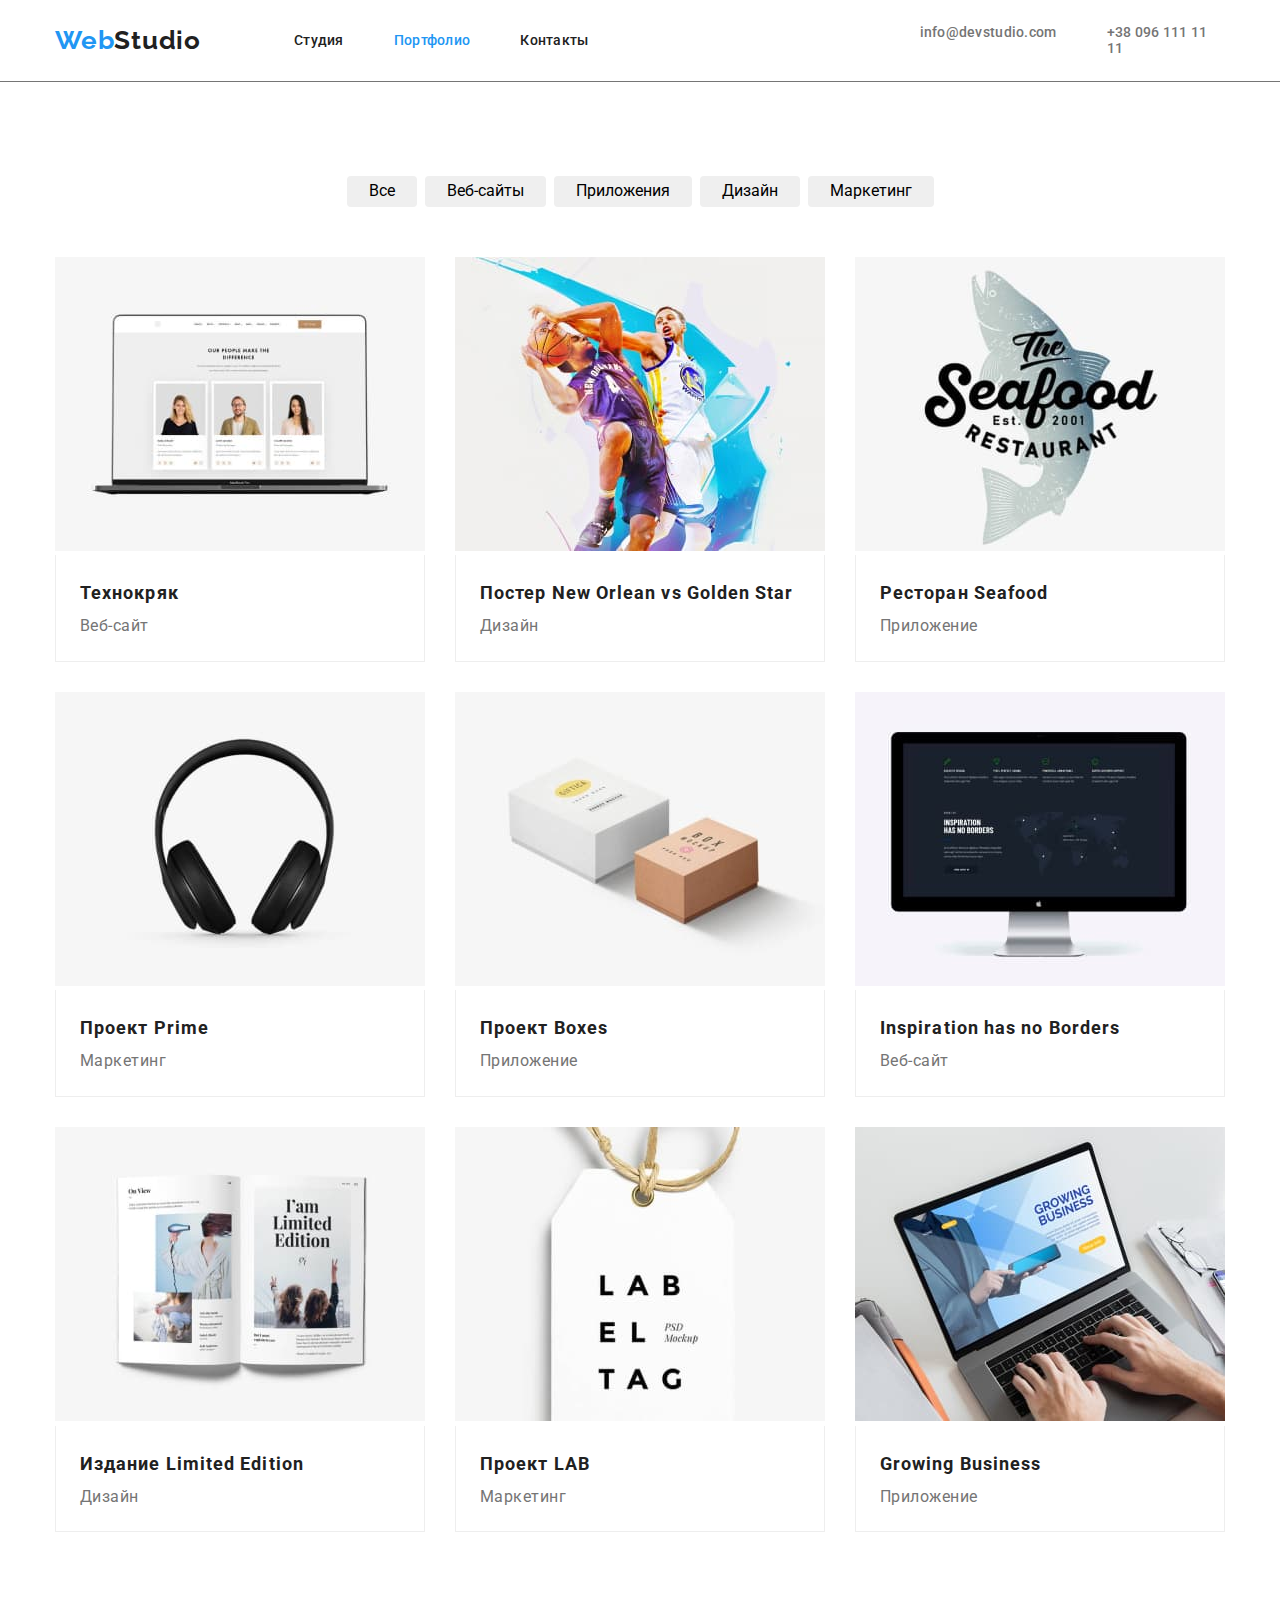
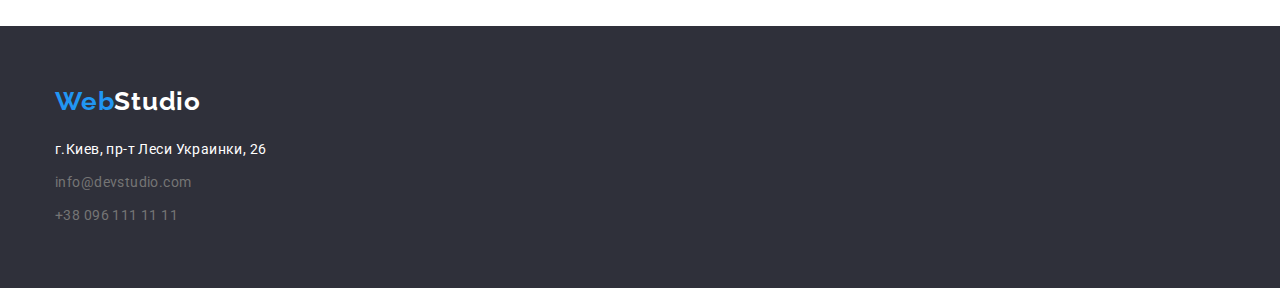
==== commit 2ec5fa0a: "finish 3 home work" ====
--- a/portfolio.html
+++ b/portfolio.html
@@ -34,69 +34,88 @@
     </header>
     <main class="main">
 
-        <section class="section-main">
+        <section class="section">
+            <div class="container">
             <h1 class="text-visually-hidden">Фильтр</h1>
             <!--Controls buttoms-->
             <ul class="list-btn">
-                <li><button class="btn" type="button">Все</button></li>
-                <li><button class="btn" type="button">Веб-сайты</button></li>
-                <li><button class="btn" type="button">Приложения</button></li>
-                <li><button class="btn" type="button">Дизайн</button></li>
-                <li><button class="btn" type="button">Маркетинг</button></li>
+                <li class="item-btn"><button class="btn" type="button">Все</button></li>
+                <li class="item-btn"><button class="btn" type="button">Веб-сайты</button></li>
+                <li class="item-btn"><button class="btn" type="button">Приложения</button></li>
+                <li class="item-btn"><button class="btn" type="button">Дизайн</button></li>
+                <li class="item-btn"><button class="btn" type="button">Маркетинг</button></li>
             </ul>
 
             <h2 class="text-visually-hidden">Сортировочное окно</h2>
-            <ul class="list">
+            <ul class="list menu">
                 <li class="item">
-
+                    
                     <img src="./images/computer.jpg" alt="Компьютер" wight="370">
-                    <h2 class="link-title">Технокряк</h2>
-                    <p class="descripion">Веб-сайт</p>
-
+                    <div class="cards">
+                    <h2 class="headline">Технокряк</h2>
+                    <p class="desc">Веб-сайт</p>
+                     </div>
                 </li>
                 <li class="item">
                     <img src="./images/poster.jpg" alt="два баскетболиста , мяч " wight="370">
-                    <h2 class="link-title">Постер New Orlean vs Golden Star</h2>
-                    <p class="descripion">Дизайн</p>
+                    <div class="cards">
+                    <h2 class="headline">Постер New Orlean vs Golden Star</h2>
+                    <p class="desc">Дизайн</p>
+                    </div>
                 </li>
                 <li class="item">
                     <img src="./images/seafood.jpg" alt="логотип рыба , название ресторана " wight="370">
-                    <h2 class="link-title">Ресторан Seafood</h2>
-                    <p class="descripion">Приложение</p>
+                    <div class="cards">
+
+                    <h2 class="headline">Ресторан Seafood</h2>
+                    <p class="desc">Приложение</p>
+                    
+                </div>
                 </li>
                 <li class="item">
                     <img src="./images/4.jpg" alt="наушники" wight="370">
-                    <h2 class="link-title">Проект Prime</h2>
-                    <p class="descripion">Маркетинг</p>
+                    <div class="cards">
+                    <h2 class="headline">Проект Prime</h2>
+                    <p class="desc">Маркетинг</p>
+                    </div>
                 </li>
                 <li class="item">
                     <img src="./images/5.jpg" alt="коробка белая , коробка коричневая " wight="370">
-                    <h2 class="link-title">Проект Boxes</h2>
-                    <p class="descripion">Приложение </p>
+                    <div class="cards">
+                    <h2 class="headline">Проект Boxes</h2>
+                    <p class="desc">Приложение </p>
+                    </div>
                 </li>
                 <li class="item">
                     <img src="./images/6.jpg" alt="монитор" wight="370">
-                    <h2 class="link-title">Inspiration has no Borders</h2>
-                    <p class="descripion">Веб-сайт</p>
+                    <div class="cards">
+                    <h2 class="headline">Inspiration has no Borders</h2>
+                    <p class="desc">Веб-сайт</p>
+                    </div>
                 </li>
                 <li class="item">
                     <img src="./images/7.jpg" alt="открытая книга" wight="370">
-                    <h2 class="link-title">Издание Limited Edition</h2>
-                    <p class="descripion">Дизайн</p>
+                    <div class="cards">
+                    <h2 class="headline">Издание Limited Edition</h2>
+                    <p class="desc">Дизайн</p>
+                    </div>
                 </li>
                 <li class="item">
                     <img src="./images/8.jpg" alt="бирка" wight="370">
-                    <h2 class="link-title">Проект LAB</h2>
-                    <p class="descripion">Маркетинг</p>
+                    <div class="cards">
+                    <h2 class="headline">Проект LAB</h2>
+                    <p class="desc">Маркетинг</p>
+                    </div>
                 </li>
                 <li class="item">
                     <img src="./images/9.jpg" alt="ноутбук" wight="370">
-                </li>
-                <li>
-                    <h2 class="link-title">Growing Business</h2>
-                    <p class="descripion">Приложение</p>
+                   <div class="cards">
+                    <h2 class="headline">Growing Business</h2>
+                    <p class="desc">Приложение</p>
+                    </div>
                 </li>
             </ul>
+            </div>
         </section>
     </main>
 
--- a/css/styles.css
+++ b/css/styles.css
@@ -23,7 +23,7 @@
     color: inherit;
 }
 
-ul {
+ul {margin: 0; padding: 0;
     list-style: none;
 }
 
@@ -124,96 +124,6 @@
 .auth-nav .link {
     color: var(--second-text-color);
 }
-
-/* btn */
-
-.list-btn {
-    font-family: 'Roboto';
-    font-style: normal;
-    font-weight: 500;
-    font-size: 16px;
-    line-height: 1.62;
-    letter-spacing: 0.03em;
-    color: var(--primary-text-color)
-}
-
- .btn {
-    cursor: pointer;
-}
-
-.btn:hover,
-.btn:focus {
-    background-color: var(--focus-hover-active-color);
-    color: var(--text-footer-textbtn)
-}
-
-/* станция сортировка ))) */
-.list .link-title {
-    font-family: 'Roboto';
-    font-style: normal;
-    font-weight: 700;
-    font-size: 18px;
-    line-height: 2;
-    letter-spacing: 0.06em;
-}
-
-.list .descripion {
-    font-family: 'Roboto';
-    font-style: normal;
-    font-weight: 400;
-
-    font-size: 16px;
-    line-height: 1.87;
-    letter-spacing: 0.03em;
-    color: var(--second-text-color);
-}
-
-
-
-
-/* footer */
-.address {margin-top: 20px;}
-
-.footer {padding-top: 60px; padding-bottom: 60px;}
-.footer-list .link-footer + .link-footer {margin-top: 9px;}
-.footer {
-    background-color: var(--fon-footer-h1);
-}
-
-
-.footer {
-    font-family: 'Roboto';
-    font-size: 14px;
-    line-height: 1.71;
-    letter-spacing: 0.03em;
-}
-.link-footer .contact {
-    text-decoration: none;
-}
-
-.map :first-child {
-    color: var(--text-footer-textbtn);
-}
-
- .contact { 
-    color: var(--second-text-color)
-}
-
-.link :last-child {
-    color: var(--mail-tel);
-    text-decoration: none;
-}
-.footer-list {
-    font-style: initial;
-     margin-bottom: 0;
-}
-.footer .map {
-    color: var(--text-footer-textbtn)
-}
-
-
-
-
 
 /* студия  */
 /* btn */
@@ -230,18 +140,36 @@
     overflow: hidden;
 }
 
-.section {padding-top: 94px; padding-bottom: 94px; padding-left: 0; padding-right: 0;}
+.section {
+    padding-top: 94px;
+    padding-bottom: 94px;
+    padding-left: 0;
+    padding-right: 0;
+}
+
 .hero {
-    padding-top: 0;padding-bottom: 0;
-}
-.hero .btn {margin-left: auto; margin-right: auto;}
-.text-hero {margin-top: 0; margin-bottom: 30px;}
+    padding-top: 0;
+    padding-bottom: 0;
+}
+
+.hero .btn {
+    margin-left: auto;
+    margin-right: auto;
+}
+
+.text-hero {
+    margin-top: 0;
+    margin-bottom: 30px;
+}
+
 .section-btn .btn {
     cursor: pointer;
 }
-.section .hero {
+.hero .btn {border-radius: 4px; border: 0; padding-top: 10px; padding-left: 32px; padding-right: 32px;padding-bottom: 10px; }
+.hero {
     background-color: var(--fon-footer-h1);
 }
+
 .paint {
     padding-top: 0;
 }
@@ -258,7 +186,7 @@
     color: var(--text-footer-textbtn)
 }
 
-.section .btn {
+.hero .btn {
     font-family: 'Roboto';
     font-style: normal;
     font-weight: 700;
@@ -281,17 +209,49 @@
     margin-bottom: 0;
 } */
 
-.container .list-benefits {display: flex;}
-ul {padding-left: 0 ; margin-top: 0; margin-bottom: 0;}
-
-.list-benefits .items + .items {margin-left: 30px;}
-.items .subject {margin-top: 0; margin-bottom: 10px;}
-.items .subtitle {margin-top: 0; margin-bottom: 0; width: 270px;}
-.text-section {margin-top: 0; margin-bottom: 50px;}
-
-.list-img {display: flex;}
-.list-img .items + .items { margin-left: 30px;}
-.items .img {display: block;max-width: 100%; }
+.container .list-benefits {
+    display: flex;
+}
+
+ul {
+    padding-left: 0;
+    margin-top: 0;
+    margin-bottom: 0;
+}
+
+.list-benefits .items+.items {
+    margin-left: 30px;
+}
+
+.items .subject {
+    margin-top: 0;
+    margin-bottom: 10px;
+}
+
+.items .subtitle {
+    margin-top: 0;
+    margin-bottom: 0;
+    width: 270px;
+}
+
+.text-section {
+    margin-top: 0;
+    margin-bottom: 50px;
+}
+
+.list-img {
+    display: flex;
+}
+
+.list-img .items+.items {
+    margin-left: 30px;
+}
+
+.items .img {
+    display: block;
+    max-width: 100%;
+}
+
 .text-section {
     font-family: 'Roboto';
     font-style: normal;
@@ -300,7 +260,7 @@
     line-height: 1.16;
     text-align: center;
     letter-spacing: 0.03em;
-   
+
 }
 
 .list-benefits .subject {
@@ -325,12 +285,33 @@
 }
 
 /* team */
-.container .team {display: flex;}
-.team .items + .items { margin-left: 30px;}
- .team {background-color: var(--backgroundcolor-team);}
- .items .card-team {padding-top: 30px; padding-bottom: 30px;text-align: center;}
- .card-team .team-name {margin-top: 0; margin-bottom: 10px;}
- .card-team .descripion {margin-top: 0;margin-bottom: 0;}
+.container .team {
+    display: flex;
+}
+
+.team .items+.items {
+    margin-left: 30px;
+}
+
+.team {
+    background-color: var(--backgroundcolor-team);
+}
+
+.items .card-team {
+    padding-top: 30px;
+    padding-bottom: 30px;
+    text-align: center;
+}
+
+.card-team .team-name {
+    margin-top: 0;
+    margin-bottom: 10px;
+}
+
+.card-team .descripion {
+    margin-top: 0;
+    margin-bottom: 0;
+}
 
 .team .team-name {
     font-family: 'Roboto';
@@ -343,9 +324,143 @@
 
 .list .descripion {
     font-family: 'Roboto';
-    
+
     font-size: 16px;
     line-height: 1.18;
     letter-spacing: 0.03em;
     color: var(--second-text-color);
-}+}
+
+
+
+/* портфолио  */
+
+/* btn */
+.list-btn {justify-content: center;display: flex; margin-bottom: 50px;}
+.list-btn .item-btn + .item-btn {margin-left: 8px;}
+.list-btn {
+    font-family: 'Roboto';
+    font-style: normal;
+    font-weight: 500;
+    font-size: 16px;
+    line-height: 1.62;
+    letter-spacing: 0.03em;
+    color: var(--primary-text-color)
+    
+}
+.item-btn .btn {border-radius: 4px;
+    padding-top: 6px;
+    padding-bottom: 6px;
+     padding-left: 22px;
+     padding-right: 22px;
+    border: 0;
+    }
+ 
+.btn {
+    cursor: pointer;
+    
+}
+
+.btn:hover,
+.btn:focus {
+    background-color: var(--focus-hover-active-color);
+    color: var(--text-footer-textbtn)
+}
+
+/* станция сортировка ))) */
+.menu {
+    padding-left: 0;
+    margin-top: 0;
+    margin-bottom: 94px;
+}
+
+.menu {
+    display: flex;
+    flex-wrap: wrap;
+}
+
+.menu .item {
+    width: 370px;
+    margin-right: 30px;
+    margin-bottom: 30px;
+}
+ .item:nth-child(3n) {
+    margin-right: 0;
+}
+
+ .item:nth-last-child(-n + 3) {
+    margin-bottom: 0;
+}
+
+.cards .headline {margin: 0;}
+.cards .desc {margin: 0;}
+.cards {border-left: 1px solid #EEEEEE; border-bottom: 1px solid #EEEEEE; border-right: 1px solid #EEEEEE}
+.cards {padding-top: 20px; padding-right: 24px; padding-bottom: 20px; padding-left: 24px;}
+.container .menu {margin-bottom: 0;}
+.list .headline {
+    font-family: 'Roboto';
+    font-style: normal;
+    font-weight: 700;
+    font-size: 18px;
+    line-height: 2;
+    letter-spacing: 0.06em;
+}
+
+.list .desc {
+    font-family: 'Roboto';
+    font-style: normal;
+    font-weight: 400;
+
+    font-size: 16px;
+    line-height: 1.87;
+    letter-spacing: 0.03em;
+    color: var(--second-text-color);
+}
+
+
+
+
+/* footer */
+.address {margin-top: 20px;}
+
+.footer {padding-top: 60px; padding-bottom: 60px;}
+.footer-list .link-footer + .link-footer {margin-top: 9px;}
+.footer {
+    background-color: var(--fon-footer-h1);
+}
+
+
+.footer {
+    font-family: 'Roboto';
+    font-size: 14px;
+    line-height: 1.71;
+    letter-spacing: 0.03em;
+}
+.link-footer .contact {
+    text-decoration: none;
+}
+
+.map :first-child {
+    color: var(--text-footer-textbtn);
+}
+
+ .contact { 
+    color: var(--second-text-color)
+}
+
+.link :last-child {
+    color: var(--mail-tel);
+    text-decoration: none;
+}
+.footer-list {
+    font-style: initial;
+     margin-bottom: 0;
+}
+.footer .map {
+    color: var(--text-footer-textbtn)
+}
+
+
+
+
+
